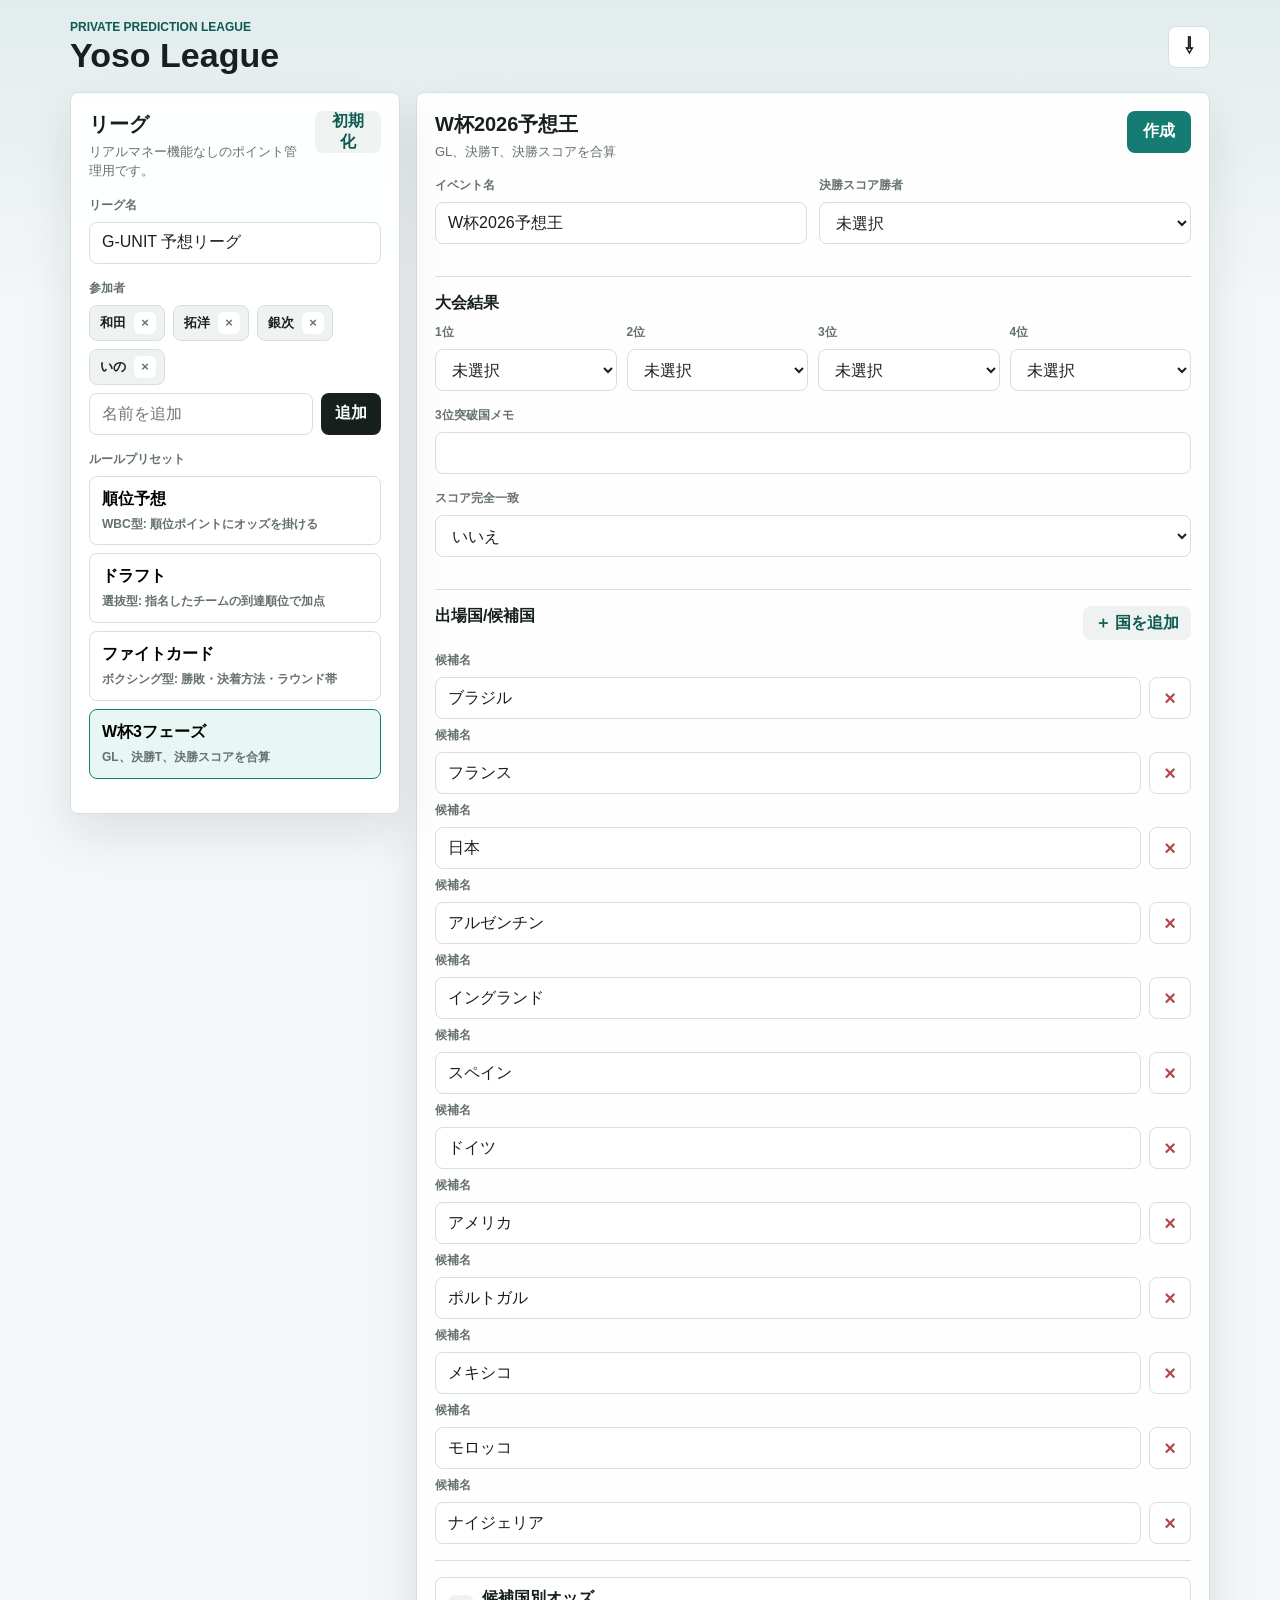
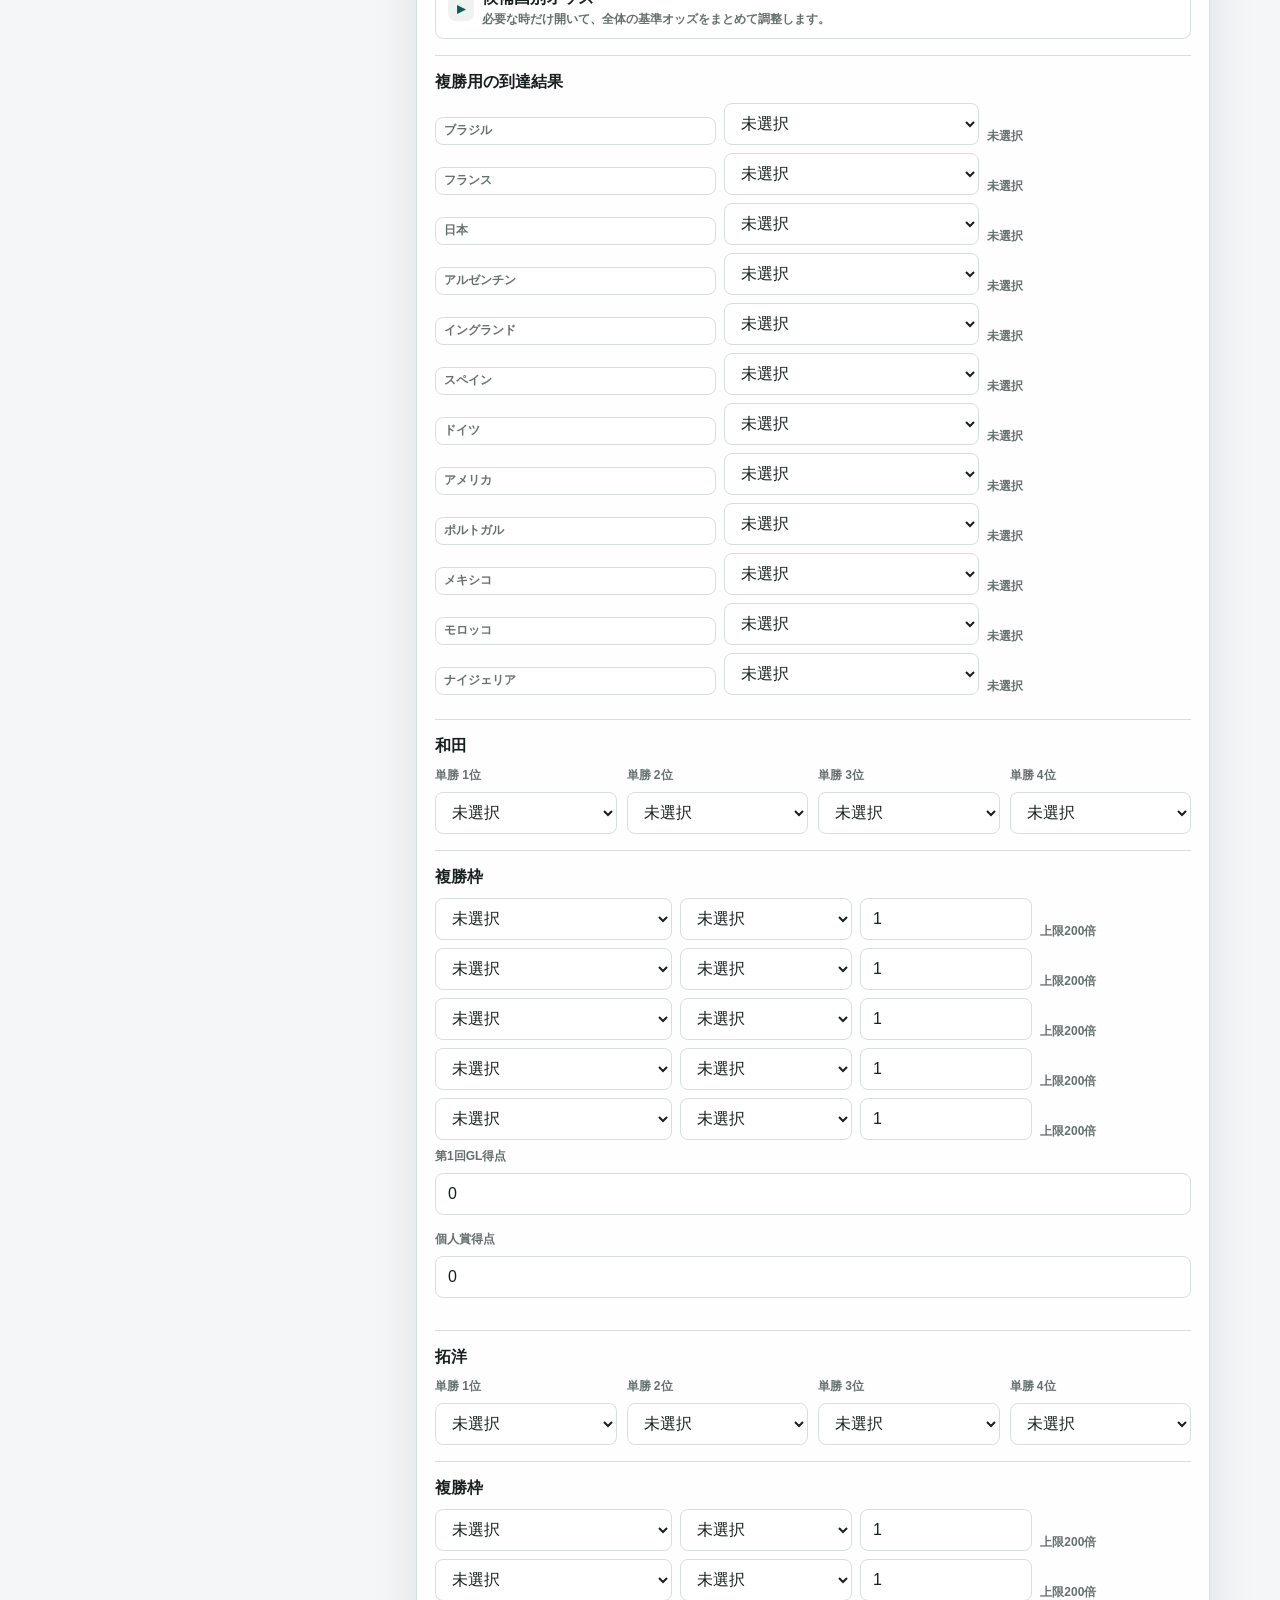
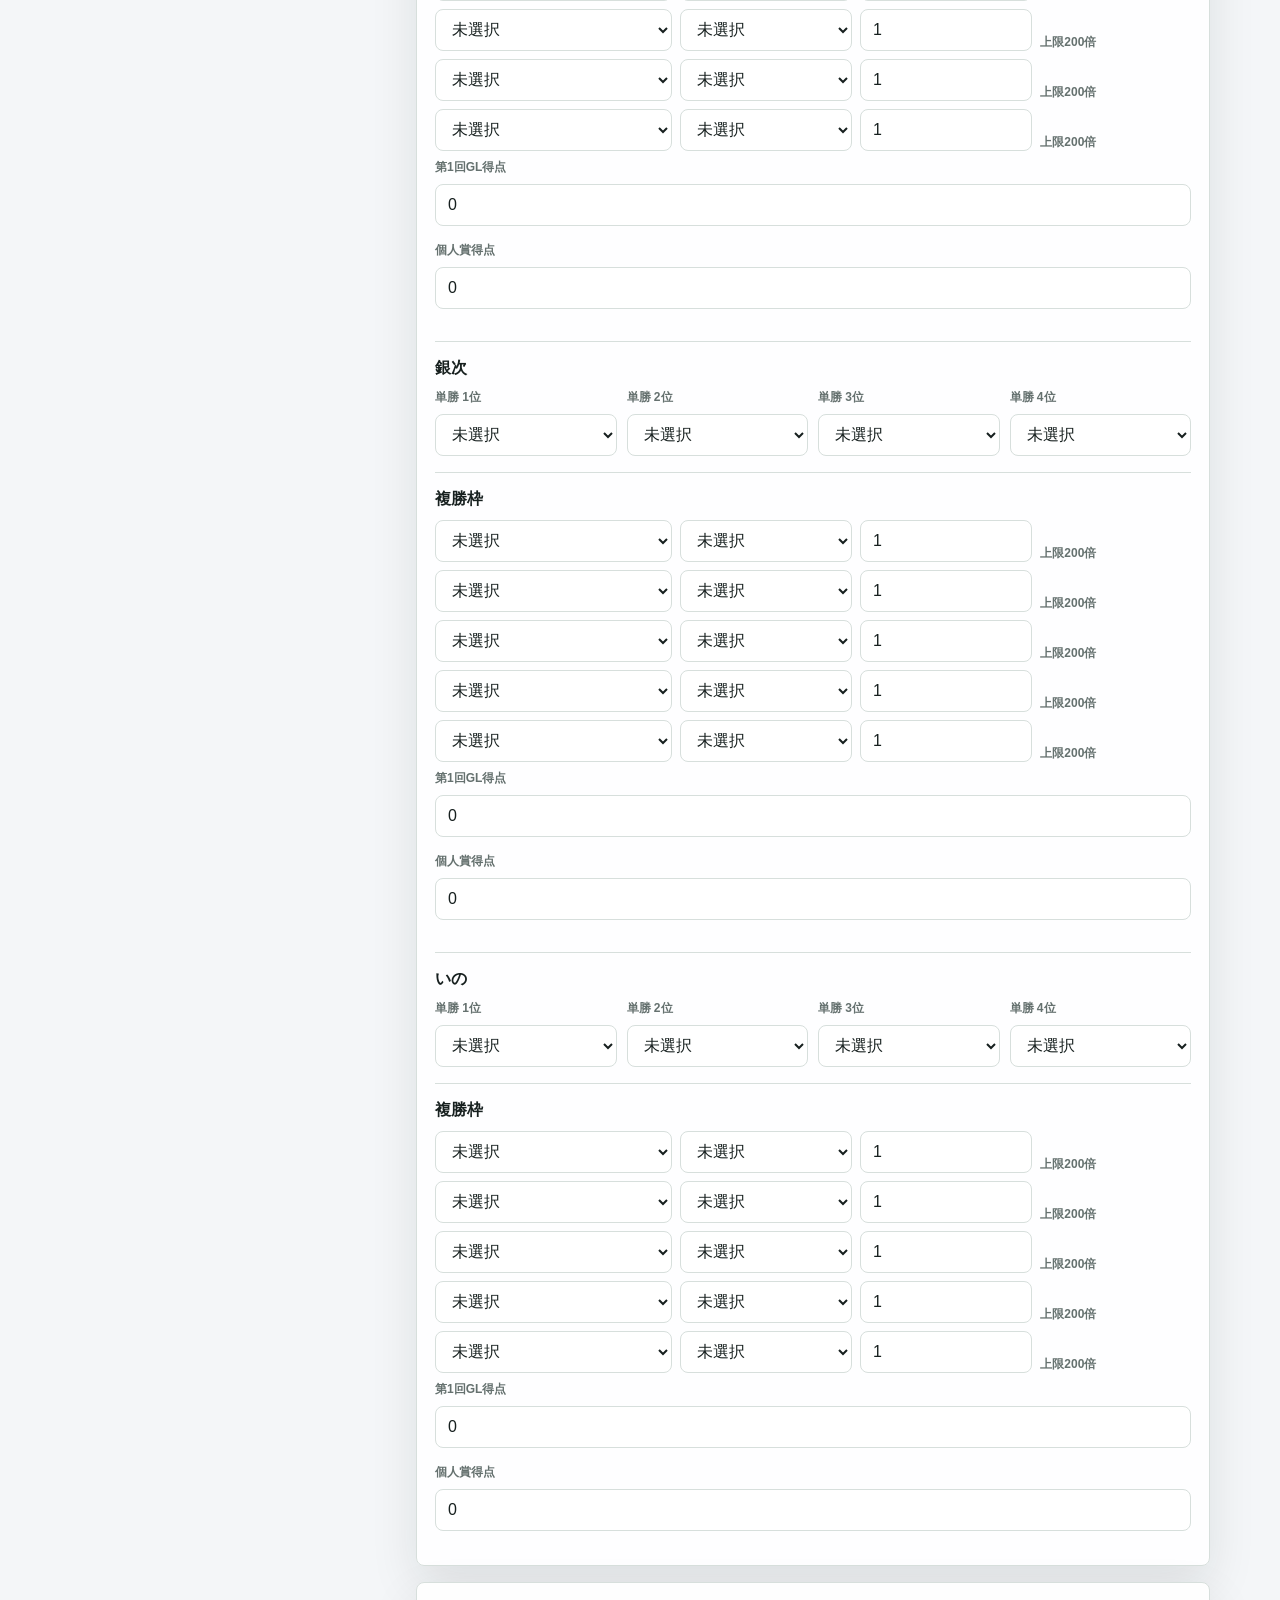
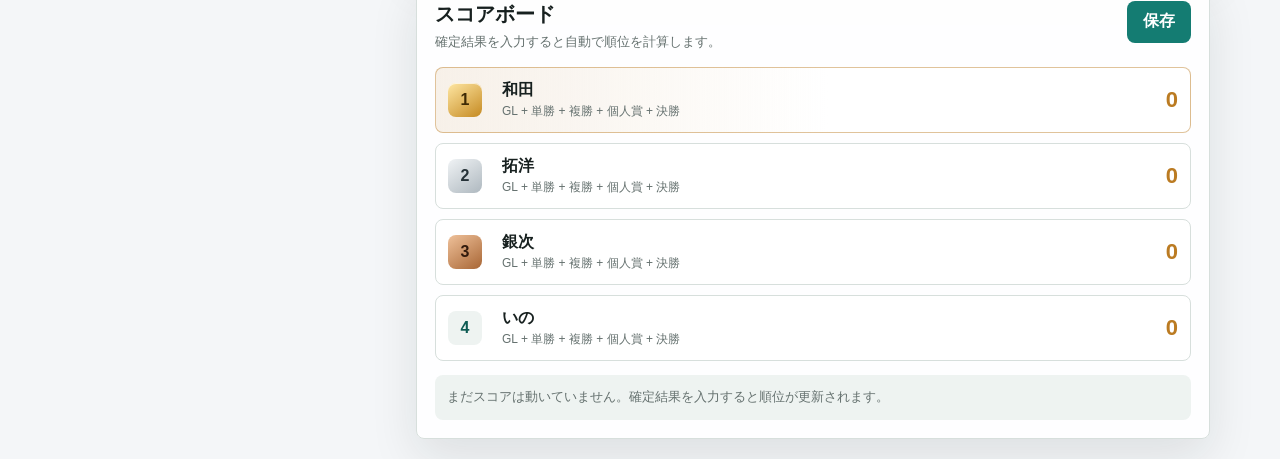
==== github-index.html @ d6cc90ce "Save local app progress" ====
﻿<!doctype html>
<html lang="ja">
<head>
  <meta charset="utf-8">
  <meta name="viewport" content="width=device-width, initial-scale=1">
  <title>Yoso League</title>
</head>
<body>
  <script>
    const data = "H4sIAAAAAAAEAOV9a3cU17Hod35Fu+2TzCQzg0YSIAQS1/gV4ge+QJKVpWiFnpkeqcNoZjIPhIK1FpLsgHnEJLbBxGBjX8fGYOPnPcHY2B/OPznDCPHp/IVbVfvdvbtnRkj4ZuWcWEx37127dlXtqtq1a++9+5FSrdhaqPvObGuuMrllN/7jVLzqzIT7B8+d3OI4u2d9r4Q/4Oec3/Kc4qzXaPqtCbfdKmfHXGer/rHqzfkT7tHAn6/XGi3XKdaqLb8KheeDUmt2ouQfDYp+lh4yTlANWoFXyTaLXsWfyJug6JfDAZb8ZrER1FtBreryDxLy3W+/vH/h9e6fX+ks3ewsf9NZudJZ+a6z8vLd26dWV77qrFzHx+XPO8t/w0/LH3Tw5anuqf/sLH107+Z7987/ubN0qbN8prP8fmflIpRnLQhcWkGr4k/+ttasOc/53kzb372VvWKfm60F/D3eqNVazvEtiFel1oAuzfpz/rhTCWZmW7vgdTZbmBl3Hi2PlreXx9iLZrtR9oo+vqX/M95mh+G975dHynn2PqgegTf5HcNDeV5yrt3yS/Bu+7Yd+e38XSWoIsDSjlK5VGSvvGIR6IR1R3cUdwzrL7PNVqNWRbyGStsK20bYt5laBcEWCjsKw7x4CSTCb+DLkdGxUY9jOuuVavPjzpCTH6sfc0bxT2Om4KWGhzPOCP6XzzhDuXwai5eBXdmyNxdUFsaJclmvXq/42eZCs+XPZZy9gPmR573iQXp+GkpnHPegP1PznV/tc+H3L4KGNxNUa85Br9p0MwTD/W3beabWmg2KvJB8hofn/aCxUMs4TSifbfqNAEi0uGXLz4hLhdqxbDP4U4CdL9QaJb+RhVdUoFArLVCZOa8BDUL/EP+5oJqd9ZGb405+aOjoLL4seMUjM41au1pifULqe43sTMMrBUDeVH5sqOTPZDhVhjJOfngU/[base64]/xCozZvSgX8/yiniM4fY2Qp0Qdhg4GZ52Q2CDY2RNRGxmVJHsq1BjTfrtf9RtFr+oTDbD6zZXYY/hvJbKlriGSBLMQuKqN/EN0YCuEwwrFGYVUinRvaRi/9FtAui3Qi8nPAwzbAo1pfGGjJrNkRW4X8UKQGIz3SeL7WOELsMTk80whKxCj4Nwv8hbctHxhaac9VgdcjIwAThWrOO5bCAVZupCN8NaSjCaODDYVchfR5tu5V/[base64]/iR2tIh/ahWzFK3AS94FcrBIB4EnWgKtgVLthkxbW/4MKrzY4HuWujMVq6TKG45b1BLA20NTxGh7jOqPhs84f9Rsg7l6FUbLeCIDKC1nNqumo6BpZt6QCRYnNkMYdE+b4bA2aTISsdD1Wn5mtNVvJCEkXL2rdo9ZDx3FU4BjAYNHbiMghZ7Vga5jNUBjaj9jLWFT7U2xWjtvMQy6o0shCQzeQujcVvfQW1KgLA0/kg0AxQSokxcFHA7kLYMS2oMPNll3NkWabbyA6+DeKW3E2qJtVBbbJnoyhV7TxIYz5Boxbm2xKUsDowDr0r82Mj1hUknQEqdMxjucwl0gusMOGHpLobu9TzQh9Sf6ikB6UpV7a2qhQ9BolPkvYMG2oFB/vIbl7xG2YJfrllgWHnAcW7aivoZK1KIt0pEl/[base64]/V6YzsSfPWQqOFQRVGjMKd4CVIkxI//ND6LOlI8LTrHNjfpQ5IUpMEE1jrpR+jWjsX2Rut4qGO90cmNIkL8xc7tGGsayo1uU1hG0Ukg5APOyKL9dvgkTXbUMYWP+0I2IXEs+lSLA0kNRJA9mhA3I6XUOGbdrdUqTatPIIs023M4Jxoo+KYPo22bML2MhiFRV2cpII8Wo+onTDiNbo2PA9MKR0Bnl/yWF1SaWaJ5KNbIIEbrFnxwTXwuKdxku/994Za7K2FiNrzdnJiJ55iJGedeg0uW1Ufu06XvR1EKEd4pRVjKyVSt7lennf5o8L1rkaFEH9QaGjSro/wne7Ak5MOW2Gz/g3cHi8naPVdFjaxcLDD9QOlaFdqVI9lgDhfDEoahXkofaj14FReJT5iTSaWkNxkbfclvHzJ0OkNbKvR6A5QSC7qt1zEfTXDMw5afWYRSwyuL3/VZr+kP7Gjlc9AQNgZGYawcmV5HTWPEpkk1ayKQ2B61Jf/uwHZlhLVQEzPOmFmQJAULyA7aYzR6cbGTpIBDfuPVtsWZlH3KVsDk+roLKxwuCrjnx3bgCtpIBqYNzKBHpr7hBbid2vpbuHo+nSGswDj9B58uNLzqkcR4mpivROYvMfG0h6ehEXVauY3EuiKLkqPbiCjQd3+HB+R4tLhtzBs22n50xB/22IqQvi4RVJt+C+doIAdDMasgOzRagiaq2KKn8SgNlUfKAOZRzy+MFcoGSsPbR4ZHxjTgBSDJn/z+gfvlYn6nh8DHtm8f2Wb2dzhfGCrp8kjpDHaPTCuQaMwwclyuIOFmg1KJzd0p7KM++JVKUG8GzcQZr97eoNEXVf+oV2n70booM5FArc0kSlEDKcA32YJXLUWN2uiGOSeqV5HgWR9LNTz8UA/C3kJ/AVdzEaLfPgkt11NhagGPsQdyVKRBLwVepTaTEHLqHVfqxxTEhZtY8+GV/u1sob/oVYopXHZyskTM9OYtlDI8wCMFrpQatXrM2u2InqFCugDq/q858Gc8JwVmUoz4nZSTQUBCK9Tx5p65FAAP6kSWbc2FW68VFFXh8GpraL1VWGxWOOR8YdqIipHSk+42waPmOGF14bnQUyhc2V/fLPN5x1Fz2kRAIWdkDNcWRvgciEscf2JtRRAMrek3/[base64]/D2d1e/oainBNuZ+Uk5UP+0Fn+2+rbtzpL57onb3eWLrmO1wg8loeQUErH9b9PfqyhxlqWJNvKaDa5RbyY8wKJqtSkOhG5jIoyuuYMI8dTOteufdq9+XcDJ52RIaE3ykWZxqg/PCmhQxeGIwXq9B0zRW90Vt7prJyDsqsfv7u2cqezdL2zdBFzULUsU5Zfeu+Na52ljzDL9MRyiN8RpuqMRSY2fHC5BQ95x/QUA3eye+rK6uV3u2cvhHmgQdffsFQTDori6GHKoJOp6NA9fw6GD74yS7GYJeLIWPWCN+eDmC3UQcrQy3XJYOEKTMVvwbtauSwzfAVyhIuJnsbAeOS6ry13T19dO/GKFTMNRHjZno0M7e1z+HLSxgQNipZR4EZEQtFBAxslBk0RZ8HZ9hsTLtC0++o5GFxrP9yBjvQmVVgswA68qFrj8jHJoNnkwCJnFtHoi/Yk+t/R34s0GL7trKyArPdihbEez/ggXj2Db6JMCOu7rXxEa0iHtYaW4RZSGjgkL7FRuRl6g2lcbP0QKlp3Um/QrkpUlYPtQovXMmkKEnJ/CdTvf3aWrnVf+Uf39Nurn7zcWTrbPXWys3x69W3Qz6/Bj87S9+vTLlV//ilEIKRgzBQod/Luncurp873qV80Sqolfld19mkaRevgreYeh3n7TWf5K9LKl0k0X91omxBpIMY43Hv/NkjWvf97fvWdy8A7xjK+vWDp2trJ690zb4IpuH/1z3fv0PC/BibiItmNdXKw6R31e3HvhyvdT98anHsqNMm4pz1bxqqhLlWAgFXlb/biiwTWixfoK3DHTMNwN59jKt/mSXqh/DRKJpnzW7M1KFIyP5ooarNlU1aI29c6y59pW0ki4zfJ8yIXdcItVmpN3xTT+xde7Sy9BaLgTv7XxSg7wmSRUXnV30NkSeBdqVatLAAhRZlYpzAkCyZ2kxKjqPuGpFQsQGIJLrCdOJNboNPNlnPw0P4Djz/z1O+ffeq3zoTjLoDvmuWuG05vwWXPu7u28MJC3zehKDrxGMaDUbgfplHj3KsPYIruau/5Tg/cBgQf2MBhO3v4lybXnfD1N3uf6L5zZtzhw0vzwzpLNzrL11GnLt9Gl/YvMCj/ipxgMEgvvcCaACCWVlq+h7ObKXf14j9WL3+Ce01IHbxH2voGPa+82ll5t7NyRj5fRElCO3mKSn3F3l5CrxHRgG8fM0AfoKdNfqU7zdoDt69daT2HgkPN5gEhLDvM/x3h/47iv7xOAWb0L+JSENbIwwxqR8bZlnFG6PMi/qEQgEFpemPSmPrxcWflTcA7SmMwR6unLxOZV8+eBD+GlBd0e4mGylVwgLunPr+/9AZnwtJH4JHcW/7GQmkGytKcJHb3g4/uv3V99b3za298ir3tfvHF6vvXup9+eP/S+/T8yo3VU7e6r7y6+ta7+Hz31qd3b38CtdgPfLV2+ovu377sfv/V6tWX6fnMF6tv/QV/rV663f1uCYB1L/+NgH2+DDVXr3wPIAVJy0E1aM4Koh7HvW9zdZoR54eAwI12teo3flXH9cKM0/TnAqjgVWCOD49/bIOD5jf4m/wQYwH9KaMyfAIUqcEL+TbMjzc7y++RKIM/cIMbuAhj0DSh1vonSjx47cih7pkrq2+CQ/Ht6he37105sXrhm9WvgM7fIsGXP6Sh8Wr31mcW3mzLDYcAGsOBhZaQR1xhHNe6kAdqksqDF3dvv3n31unu53/vfvcP52jTAcasff7P1Tsf3L19G4qxGAvx2igJiHdPfcxZKivor/XSz+6PlGSvuqc+QEdvmlE9jOdwBM/VM6/fu/wu4Xn7ze6X7929deLeD2/Y8OQlDYRkhQievDTHUy/ZA89Crdpuamg+uz/COh03NgdFiPnsyAHSD9nt9O+O7E76Nz+UzQ8fUC0p3QBz8krpiXbdEEnx0pTI36xe+WyExPIjmiLejkrjM891TiyB1AElDslfyo0C1+g8ej42/QvAh4eGtzN5u/cXoaMxflunXj6OHdmLf57AP0/in6fwz9P45xnaLIh/aEfgL/HPs/jnOTGoi7V2tdUIfEaylQtE0lugqJl+fpPUEaD5DWkJU9+DGfmOiA/q7iuhvGl88Fo4NB3ySFf+zr4J24APL9sNxxVuJZY/kVjAgP8Ux56wGlDlU7Jf/Pk0WY1bxAJlOICTi9LalvyyB0bkIJphbnDVTB15lP3VC/sOOaF9skRubSbLFPHfzt5743Oix5nXV78+g7/unz6x+sl7hM0SzEluMgxYyvIhbujDIkSMHneq7UqFYQrzXQqDI4KVmlciZFNp2QcwfxbUS7View4g5f7Y9hsLB2mvS62Rch/VIhHpUD9wop9QMxwSCFfv0XB46k/[base64]/ejJ+b8Vv7QGpT2iwizSL5QdlJPcIqpYFjrXYD5jQw02n5T2pqLcVLszbqeDABtvHLg/tfyNFTioPYxb1qgnPcyeVyNmAZ/MChLNLigVP0WsVZ3pMeaNBKgySIrZRIkANc0VkHTJutRrsIUP3SE5Va1U/pOptntzR9tlUCSjOYNApS9MHUthlWWlfeBIPjXRB7iSWOdb/RBGXHETM404xyJsPoCijD3CwoL6RIcafTuyz9ZjgKhbSvlDFMik4IUQa6J6eHU6ri9C5ZUq2doE3YX/gDiGWu3KjNPcXMeUpvIjfn1VMpdFjSzsSkM4W/Mhy5FyUgDcP0dFonlnKCio2FequGKSel2tyvfrXvSWdP9B2QcNw5SJRJPQnwctXafCqdFvMZSQbNjRJvc9L7Ee5JFdzTcY7rE/Sk48lKacTQZ4xNUe8AewxXXLQxK9rGgPzBwapeORMTE+YcPq1GnpjbwUCTBKB30+DJQtm9tdoRcEEX2fizAWZT1g0FqWZeGlg5xwmPUdkIL5HutxnpCmmt6M6o3gH53toJUd3KTrt4E0sHYFQ9KB4h3w89PPkfxwYDDBmH/296HbyS0GiGcxCtJviK7oAs4jgeXxRYDUr9mQqr3ZoN0KwjVq1afdTW7XIbRQBxhwdvHjBp9skPy1AclBkURDhkxWwA4rNohs8pRq7KXiT/bwIMY6yD/[base64]/RWuuwjBY5OuJIqDN1lJFHFuPq1vqYoDh1dP3L31ghNoPaziEXFsON52DSRjxAwnnA5opt1gBLQPyk9KIYqOgFAiTrEGlBVBSmB5DAPCH8wiMA8J0FwdX8nHllwMgh0BL8GqS9zItygrRZM+L/F8b4716HcqmsMPMQ7VKkSaUUoT0qaRFfrjzRQNBKbZmWkmReBeRJM7OeFkSrGDdYk+GPB02NyQ/[base64]/SoZZhNrPQb/kLUi3Il0oke/MlplNillQSfDYrBZP0Q/[base64]/+eyXNrb2n37DrpjWIKDADxBVA7hVjijTvfUP+R6a6SKxUqak3XtE5dgBpzN4QXLBFizW6R5C0CNZ1DTBsV9KDbN8PAYrAVmFatN8Da1uZW03+HoREhfWe049zqjQ0U7hELLPx2xO0jwXhTRc97MzHAtv2G98t5/1qCQe7aoYE0J0+UfJ3ChYcv6Np48FlQXczQHTBB/Lc1w8O5IIU7IgKSO4DDo0RHuwVbbcwW/4WKi84Q75IKo+HX4kctrWkzrHgLmvXNeesnJL7qJXYsMcmOYy5+HbdZCM1297ATZvH8HC5GIBV/NFAtoLDXsNLzvnrmiclNtCv+Iv8DzqbQJeEjUacKby+Wi6nLabgzC8LTRYPSqt94/ebt79Wup93vr/NeW106sxCn8frSbbIvljjAjqus31FwAkmkq/Bm2yHpul9joYg4V2jonVGSA6f2GTiWgvew1i6CExIjVDOmPKCtdkTyCv0XmCP6WeSP4oGeNuDGMFnGcKWx5Wg50xluL/tN7Lg8bxO4zQGQEUv00FKaOkbKW7F8MYvRJEZkGeQMMfQzUfzHjHlWUiUqK5WjlbaqIhondZg31tLr0ZmpoOk7H9IXW8IBo5ftEK5+AVt/WUJuSadaQh/yZrXuePfxbWDsz82hwY1fYODtXWKeJ4+xiKkCs3cTZNJlpF5rKsHo4QX7WX2hKMAPYOj1H3DRxHBhTjOwhwcyp7Z0D2TlWLUfE6mnvRBtEeZQnXjsohR1z/oEno9kZx5cLpiSQOIedidLDMTY0znWzIFn6YOYmFu6/gMHZKFHse9I4gHxGPDLcaZA0j+xbZCOTyp5yuv6J5b1zX3a/v1hv9ZpXsu4lzS617g0ww0QL5JEaI0FOhWecqus46xxK95h2PuCYtRpgM7zZa0YqoqNqCMkVdGasnxCP/xbmOpRw25+NDq+bPqihDsPrw1r3o7wwv/87iwHtNwY2NUR5C3j8wzRTcAPEvITGoirOz5384t0752yEnS/igSia6bTGs6SQ2inYsoZ2B4z6JPYEN5Lcu7507+rX3bfvUFry+z1EVuJmLNX3FmJ7vXXGXLo3z3ZfuXb31om1k1/[base64]/OOTbjDQ3HTIYYUgressjEi2rX73Vun7186D4C7J+zHpIQ3yh9WMrW4frft3ief5Ltvv/PMczCLvLf8jcVlA6LN4NWK4K9YKZY8W4xZjZxh7jzNCQdy3Lonzty9fXvtq3eS8KUczo1GmYDGYx03B7XYNZkcp+aNRhbh45VKyp2S/vK0q6XDUUc1dUXPlsQwei8Tw3AH0sKLAIvVzyFseJdD8Gg6/UbR/zX2mX+n/qfTMk+rX3Tp4GxQXOtCGdRBdcaPJLMxVTwFHjhX1ge8+WnQyWZPsOUDtflcs14JWil33JUJaswT4FsT5Fvd5LONEtgC6vMJZ2q6R6mpF0hwUgKdtMKHKJcDxTrXu62JuC8i2XMvOPO+V03MtRuYPUB4gz08JU+RfMBkw77py+HqHHu8VOqD5DEVc/V2cxZ13oaSp+HP1Y76G0qhOAm29OsAtf5wpJhaKfqpsDCDy7lhJGXNEWU3UidYemSqA/YS4SChaSfec0HVbxr6baM6yaPWZAw2XvMx6KGFQqWB9F6zorQMn5bcpw2QIvLOfM9dRgNV/xirY1ViaOz0ULoOVtXEPHQj4K5502Z4XFGHvaAezwUzDeAoXw1LGWtj/EmcTwDiefix47LlRWerTJFYPJyWPHUMdKBnsoYosbix3GcobILhY/D38dEpyLAv1hJy4lEpiyLpQ6jMFgeQJA01AM2hmfiG8AD/6mhQazcZus5ESFimtMrTUamVtexiawIPCy6vjJJrFjRk1xTMw3KZpKKEz6y9eJgENFpMtQlyGhFTW4e51Jrob4rY0nzo/zPZRZr/KPIblUK7JCv7ynQV7qxkTnQP/bWJNoizc6N9vD6IHnJmdE6Cs9YXE0KGYqPdO5NEm+fn9Rb6BFrFOoCbKfdTjBil6Yjoh3zE0AjQPUXLxjPmhOXEruM9uSn7wOCtpxM3pq2D0z/WTEfs5+7phouCTNTZUU3tagDdYrzdV8KjJMSZTeYRTWLT7kYPj00bF4NrDzYW1qM6bD7mAwgohzLdB89DAyapX5swz+JIbO5US4o3n1gJZm6GWaOD8XGymnG0F9TGxrsreLC88EjoYMtmy8CDBbYMaYRXdpUqnEIQI4AJxaQMIKgDtfmoN6uKhvYUh0gB/bZFmRSgX/Nt5cmgJBHph94rHfef/MToCu03Zrim+xtRWu14h4mDzCj0N1aCNkGp2Y1BXyQJKQUSCIbghnb6RzN/oqtk/47LtS88oi3gc0O+7/sIpr4mQEjn2JodLlsKMPOzQcV3kmpNHV698Pnah6+x/Aex9Ll4eJrEtw0P5aCKx0HxJdEJBXxdULX6G8K4ArS2kdptcMZxzS4G6eapdnaz6IaKKWowywh7nC/24w7oeq3erniNoLXg6pP9GQSL597Iz0gARbHF/lvw6vWKCZzeCIIeqqnMhPU1wG5cNFoQSY38tOcJdeQBN2XafZNuek+CaUAB5Hc6agZPbCdn8NM9BIjORksapbR0vqgdlSalTTTBBU6tnm9U7EPfLb1ZvlJ0Z7U1ZMuK0YwqvIpkDjR2lsv+amVh/f3G1I5NiPKwBJxAxKxCS4zQpmU6m5hyw9Om9YWJzSfOukNg5lLrILSp2UNcybShtOoIaQzh4uMGl6k3nk4qI3KTh86UbaQ8yxZO45asN767LL/kIWgJtkHS7DNvfLNFn7IwH7ZioEYHln62Me/hagZj89JmS4LY22QLjLMD4Da9v2orzKbJBOtPVCio6RfXbzLCcDeVQptpMRIJFLM00ofdUGCf91qzObrKMpWKMx5p52dOHv5uhb8bT0RjY8NmD6tWrAc2XwTvjI2sOFXSXKhiodGnKbtPHMO4CcYmkrC+6XZHZrOaJGF7DRaefjj2R8s8fthWiLi/LoVjStRDMUSRjF8ZFg1n41o+PLC2atcBos/GAKUy8n705Iq94oAdFzmoG6hw4/gblpBnWLLqtMxafZjutpnO+iP0/nGZ9zqt58BuBA30PNmIkKQINX2/ptdqNUKxQ4Z+y2vM+BLn9NSQdti3Pvz58qut0hQCnw4pAQZBxCzDeXKqxGCbSZI2E0z0vZug3x0KWBbjNox4dP5fkVGZ63g3HdoAEKaQVGZ2MMxGKCgM4wGB8CMT9fR57qLg7d/[base64]/auv3Hv75qD07N55v/vda+OOOjvl/DnnJYfueXtnbfn9fEb9HtZ+j/RHbt5RcdxEmN7sSAOxqq0OZnkgiu839+by4Y82TN+vqK/R8JQ0FVHvGUtXtY5Ua/NVPFcGqmlb4Kr+vHPQb6XwggBsmmLvujmV6278Dgu5Lo6AJFC2d+6Izzf2PnYcfi5m+AZkWiqjJPQ9e+h45LQmtrt+LD0nJIoP8fPnMo66x/HEsnFIz9JnnRNnDdHbqkTMqBfZqBWSN7mYMuEK0oRkDUnbU7Kc0KWotjuk7aebhxfaJvSlr8m7t2+vfn6xe/vDztKZzvKr3RPn7v3l5L033rVe0dtvA2zla5IRbPXWqc7SD6Aa7y99fO+Na9HbQXueoWU5VjDWdIqy6PkaRbl14nXwnjx2IK28Njttb7QvSxNt1bWYFNrvKBW8tl0ZsQGb0QuVSJ/YbpKWj/0Bl/85lXU/2ADTvtOX8FW2/YxAJ3xbrH6xvNOc8yoVeXGsRX7EtqTQXj1UMIvu5P98d8YxEJC9XUyQp1DPgYrs2nZ9czCdpd8UKQZ7GDUdSq6b5huE8VXsUbbhBqI7di2qycHb2WGwZG1n+kh1JdSUbSeouadVbLmzEU/bzGo7VIOuElgM3Sh/93u8kZUuKwS9p1+cytXgq2cAr3A/o+f4RGRCu9wYMK/O+I2eMsHSdnr0TL/BwXJXg84wcwvt+o64TTwETpusHg2agSomE2s1cRNpdCBw60v9XMfRBP2M9n49uQcc9SpJF7fc0jCXbUp12PcI59CQO7VGdKib3NBPIxOh9n09x7jRhOXCdzsqkZvB+9ILHKksKdsYVeHIs6WVq2IwK1Z/SA1iYswaY9Eig0fyfhSNVDE6xTx1zaZbEm/yjRDKplgeULUYic7RXun6RJE2UbFYduebIsH3HCSKBDFK+pkxip9Zh3dvr96+IP3QrfbT3+KOUotBV25ZEjnUNEbYg7GHITJGkjtrO8bCtGDGvowwP8bF5r4koeP52b3F7dn9g+AiT4lIRKj/s/I0jMPH5lVgatCuPy+zz0Op56jw02l7B4ehDUunNmCEGDtletJBHzdSjHuNG6soWgyztVPrsjdqh1Rk6JMNkqjH2iAL1utzJWr/cjEB28EEMTEC6eaodplnbXFa/JYXVJoWx8XRMhal1W+254BtC1LdYBH+LjLv11kmL2OyTWb4R6M8StRk94dX1j5c6ixdX7203Fm62ln66/0LZ+ii6g87J5bw7Lg7r+OZaKZOBuHpLH3fWbrWWYa6H65d/2H1za87Sxfp5aXOiWVokcArfA01DU+sRzZfRxElW6iVjE738u9YkZAx6GuGRyXrAvisX6mDDsGwhTvZWXqd/nc2jhpr713rLH3EOn73FlDvZufEWeaprH4ClLwlS3ZfO7f61tXOiXNYHsh7/mU6SvCrzsp5NMRLZ824wk1+ZcLSDULgZvfEB0j5ZSj/BpXXCV5PGMAPqFtEvr30ZDEgHK8/Qo1HeYsTjAjXokVsnoQ+gdyqx7USXYvQLSUxLkWcQxEh5mPHUR+E4oTx3hHfXKMTM2ZGG3WbQnensJMaY6wuA5E0301yTsOfLc5EBBuORX6D3ARLgDXWKxiNYvcgPoG2j8ZOVdNvliP/7MCus9X8JwwZLSDqaKHIpmsb3psWHx04Qpqg//rQGKbJLLQrImE/dJAmtyJPHPz12pffdZZP3/32LTBhoF3v3jqxeuaT7mugpU+vfQ+q8oeIzSEIfZ5DbQusw4DpI4xuVTQxcXTeR9NcbcC6hC0Ez8gePZ863k4kmAbOesEinRfdP7/SvfkNmS3dXN5IEAXGfHsUXX0LeZvqTqUY55I7ZRaXksLme5RLF1fEGe99RSMrGUFNO1V7YPRkLD0ZRXWO97jlvG/1OYKb3K08MGY8xJeMl4oDKqzkzY7iaygIaeAgL4F+JArdtk1H3vTJAdg5lY4cvyrOUOJZF9paA70hCeQZNFt/19jzu+rWNHsnQ+ny4lq+d5V/j8wqIg0LFqyvabQPtpM+eYYQjXG8AllGWfEBM4WwosgJeil8FoM4WUhW3xPakUss4cchcWyr7UrFhMJbBDgprXE6tddNy0EvkMjo73qQ1U5a9l5cVi0LYvz5MJM1/ajYwxlZgl3rJx9lPFrEi6SIix7hdO/e318GFwoD1t0PwNKcdacFhEWRDNaHCNhX5HUpmIsGdoURME/ieSka6GJmAFBMhxerI2Iot6hpchiZk7NJN9uibYqkSt1DwYrcaIzMm/NLQu50YSJR4t/NDec8Aw1kBmWIFxHtZl76XWsrX8rCIvKUZiEodvmgTeAIUTB1tzNsa5XnafHMLFbDa6Wy+bSONvucC5qYKdbyyYmlnC2qvnsC88yjsI/[base64]/n3Mfpowa/[base64]/z9RUyqHOcRw9UEVpjmGIBNaEw2QV0IIcvqqRt8jR0wxcziYHCghpndS/MUMeyE2b/2cHzAEYrbFvAt+n/XCetak5ZYH6bbImx5SiVnue9huPMFnUR16KByD5LMDCu2gUgpxQU1fefJUMy1Uia1ntLt0Y/vEprg/Yp/kpFD2Sz9Zy3aXZJ89N+dDjHc9NjJoLFYnvEhfSbSgDW5tqoHeZfheNBT/GPscKavOyzB2lKyHAzEOYF/sEJGDwaQsROu+d46YlNbvWcONaDaxtJXle0PCxVPsPSGIjGCPe+SVEA9MZzPCEyKvcVy+pTJbluRV9Pvbai2vIveJeMdS+YyNB2wOo08G+PImrn8+xXHCNsKTITOeqI84woWOIYjqXX0S0/DmRSmSGfR3Gdagm8HXTckH9GaonO4r8TPDNe9HdTUHnQXw+hbdaTbrCbmqSQfPbIRl21C7st7RIWQ9fPWiagIf7be9CH2U1mvTbmm5Z1SbGTA4MSXxyo8Y7fRjK/WBSdmfMlcmw9yEFlbau/ogtyotSW6Z8NkZoNWVu8H6Z8LDVeXrVMymxIZVdGjvnCax5u6+jBO+oyaWVnE75wy3nyd+FL1KsY0k1TfF4b462rZaqGEoW78cU60Pw69ohrW+vkcQcEEYryDD3wdq80/gJ77tetGa3ooqCNeh4Z9QYfaSXVbPX8amlbK25/yWZ6SWWDJJ8LBFcdFXOJnEcjstnQhJazXhW+x64EJTe+wEC4oSuQkafTa6ovKO1IqqYEtQbdK9wl61FN7vKBm2j5Vhm1RCGylDFNQDLlNuHqOpw/hnxJ3WdCMPY8jwsgWozisTKH7NztQq7NY9fGgGlaN+Qz4WgOh/8o0GXTcUtrGIj94Kn25yS60kLwv+QAnX7cftIKPkUmsyJOncBxHtuN3Xlrunr66deEVmiWCWyvIZyhjiV1N2ls6uvXft3ge3O0tvdpbPykwWV5lomPuK3djUTLM259OIoqHEg0FKODDipoIdorLQeQI3auiqhsZn3TNv8own/Atf3+4svw6Y6DeQQ0fYlkfZkftX/3z3zjnoxerbX69e+NzWi0XNl6vrPZkammY479JLvADjqyn6yp012VvZTeKfgJeWSkYWCt0EiAGSJ4Ny2W8w+efA8VyUKOjdCrD0fTheIlY+KWKrKupw77Xvu5evASEfOy5LswHZObHkphcxder82XtA8ZVTuAS8clGmSzkssQn5AG9XruPutJUrdDcwXgy8du2t+2e/pGs5MV9q9YvbmBq18u39E0v3T/4VfmAVrHujs/JOZ+UcLcZfojZOrX787trKHWTv+RssTS3E3sOCRSryLNAH/iDWvGMS6xPL7J4DRc89zuFhkgK6OPSfN4kIuuqSjM+anBD6rN6StDhMw2/xRyaJPvgjVk9XJj2vy2RCEn9T5YCOOIuY8SEg5iH4itkZeOe6almmH5c98aJsrYK5ojm4IyRwjnjv8NwugkajaZJw/[base64]/fMJZ2QoSn7c8bTycWflTbzqnV2uvPwN4Kxs8MplUlOn4U1PlkRnlA9Obh4x8Xm0JOHgunSYE1Pqmgc66Ms2ctknvsxim0KylQ5WLG6shYZH3LjgANOheWI//C30YG2Usyz/gQzNd53lL5iVAeNVb3XPg6U61ZOZkZnpg/Ly52q9PnIdp3l+T0J5dQ5QTJUpOrIlj3+2wX8j4M6FdTmNP7s2D3PSfq0wP5ve9gVJF3sKHC+zh6MAOjZGDGRvEibqoV7FTtcf4Sf14Kpi6Lgd7RW/zDbRmDR8rzhLWSKs9NO1Bj/JJzTTDxmtR3jFvqAfwNmzaAEfUqJ2uAKOUlt5s0cmKnojkxqEPkc2A71XGkuJG1hD65lBWsRjPcOefAKS9vixb6vnHwOLz5zbPc7ObSBoo9uiKuKZ56BL/JbunzvsJmt8Iy66hd/[base64]/R83BlRRAfHmtN93MkL0oMlyG2D0YKXjePvEfY7vx0f8s7ilDiPmdm86Nhhmi8ZibwdiRGFxKhEYUwhkN9utr9zpw0BFpOLZsnqCLjdl6+jOtHxcFdvX5Cvm/5cQDpvHF3TSx2KS4zChz+2YTLrNyLfxlzAjd0nQ6Ni9fJ1FhpybWnL4amuPX054sake6yPiqRmDXxfic3atfQ8kQ8pgOcwokVRI1clJWEqDb8ZcIj5Gq4bynt1aRslf6PnyCkokXTBw7v5/YPJW5wfO87DqLLqhEwQU3hj9JI/sKjlohl/ptxBUPXs1jkBC8PH7OekETM2MvGsNTVCUQEM0/HlrKjgMQtmFT62+hIjgPQxXgjZdz6e3BGY0fJXYmC5o+odH2HR+mLAqS/57QJ0o+3jh6XPOksvC9hepclevkz/O0XvFzWWM3rwmz1pgHA+86HCNsWELYm8sZ3d0R5JOBYZv/hZZIfnXJk4xQ5IFKYE3/KUKSOvV4tVygrsxxTPvJ0Nyq0Uu4INHQ/9Iwg/jjp5smOvwxf1M/u17uDI5+mmOJKQxq5yBBvq1EitEBFdlaJHjeIcpWgKOQs5RtXj4ceOp7RVdtYSLqzzlfWhNJjf52pFr+Lzkeb+wcv+8kVMGbe1o3bsRfjGdgDGpmqGEzNZ8bRyV3RHheOiYc6hq5yA8HFSSgNEqcDBsd6zzYVgkmlvYWrr1E92T7o/nd46kyH3o8FSpo477k9ckP6fwBjfhSsxu+mp0qKHSXqYoYefuj/Fhz+2a+zbT+nboyM7d6HxQIjT4cwFTf1FkY30hOri0lbF92baPoap+zoLlxkJVQlPLjWhSAnXD/mE/6g1aOJFFeLd2/9dRVwcVItapFg1qyX6slReLA+KwxJcDqrFSrvkN5lV1TMGLYXpxkkZad44y+rEd0UGoNX1PZKK4QpRAh7xF0q1+SqSkB8MzOmIZGGIHOGpue5TVTAQoB5i+UPcMBCo+vPU4AAM1GggSUSVOHVw099R/xCnji01KR1DjaZ31B8AEU0s+Zq7qm+u7bp3f7jS/fQttn2eeAF25lAw59dAVenHQ/cDha3gZZydQ0M68qD9/UHISGJNWWSNuRQY3U8pVHajs3KDNdNZOUlvfsAVxlNXVi+/2z17Qe3sXzrzP9+96xriXkFFfbBVa3gzfo5tWd4HQpo6eGj/gcefeer3zz71WyX1knVP+mUPZh8H8WUqjjP+MdzAOUDvVKVDQEM5EH55cP8LuSbp26C8wAQmQ7vDMjB93WVUfDLwKrUZMMW1+edrJa8iEVL4bdm9tVlsBPUWrvbv3oqnQkzCu1nQjpNb/h/cf036nPkAAA==";
    (async () => {
      const bin = Uint8Array.from(atob(data), c => c.charCodeAt(0));
      const stream = new Blob([bin]).stream().pipeThrough(new DecompressionStream("gzip"));
      const html = await new Response(stream).text();
      document.open();
      document.write(html);
      document.close();
    })();
  </script>
</body>
</html>
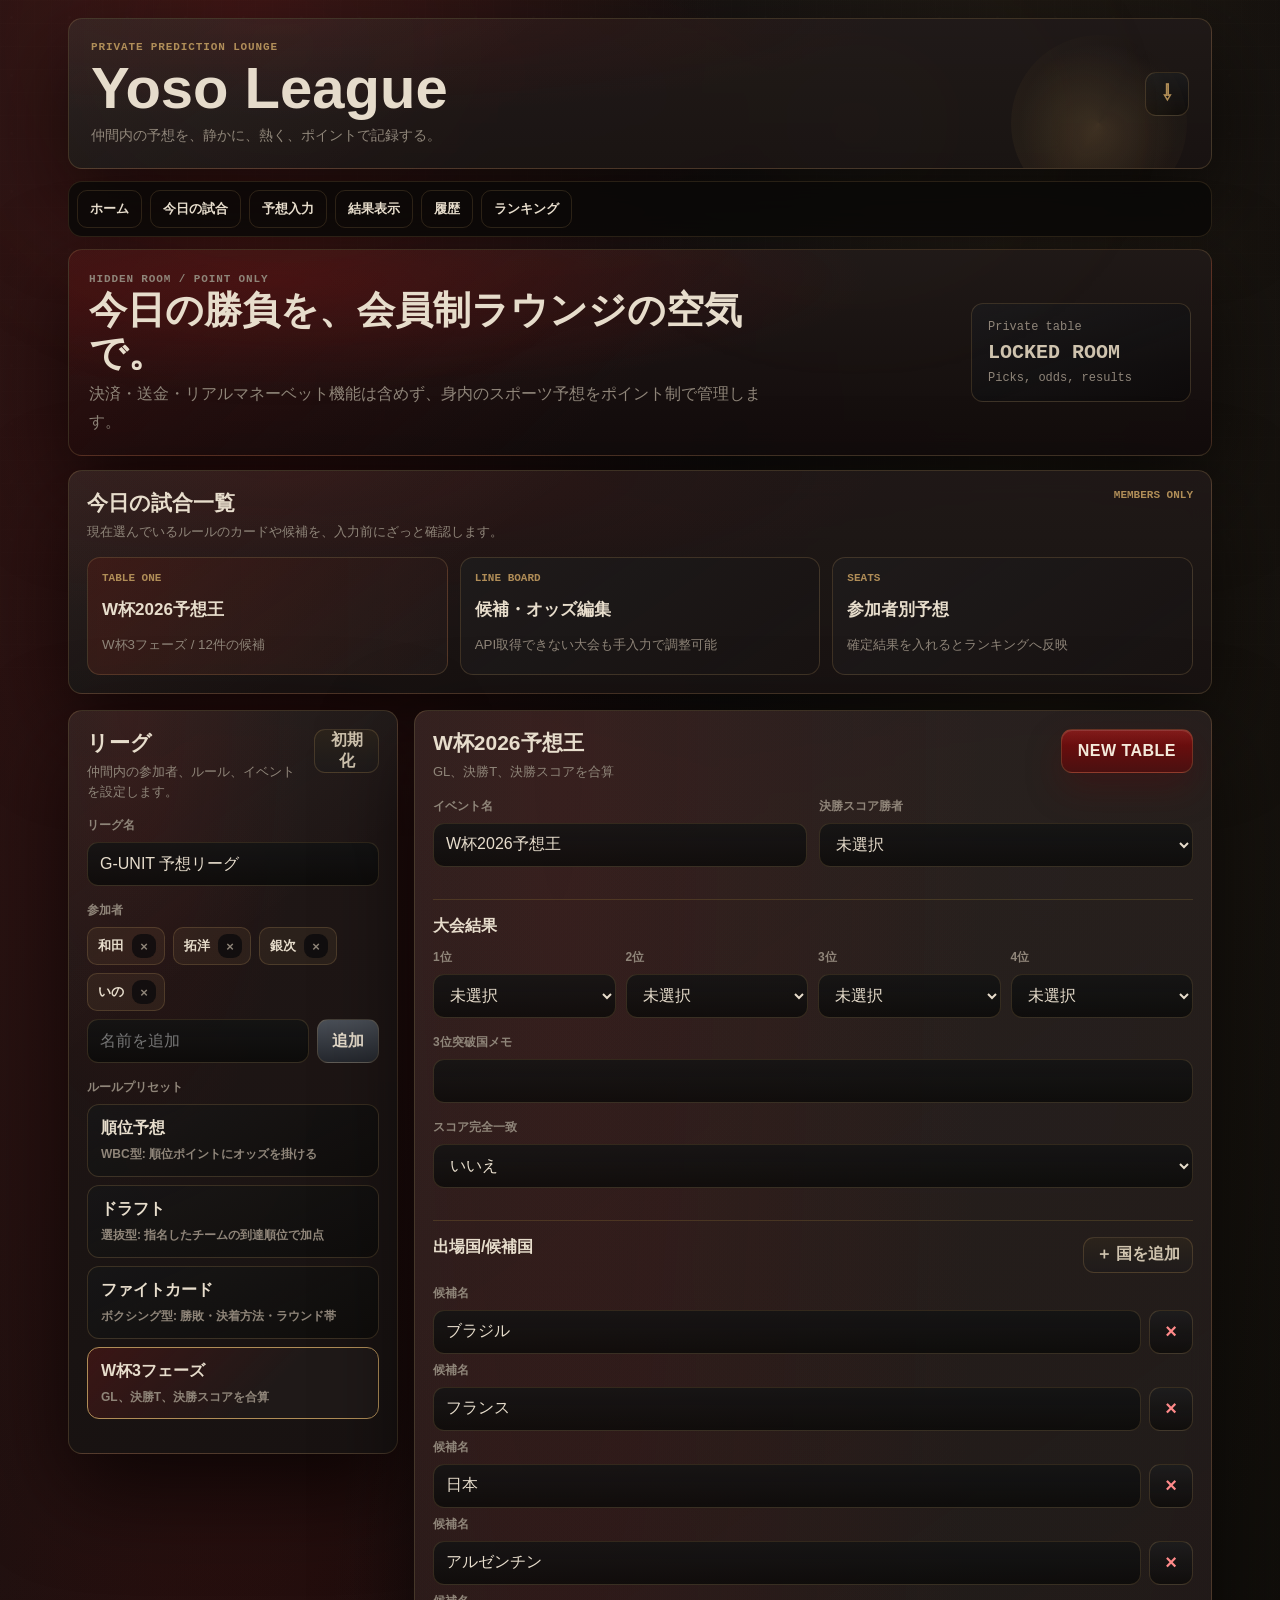
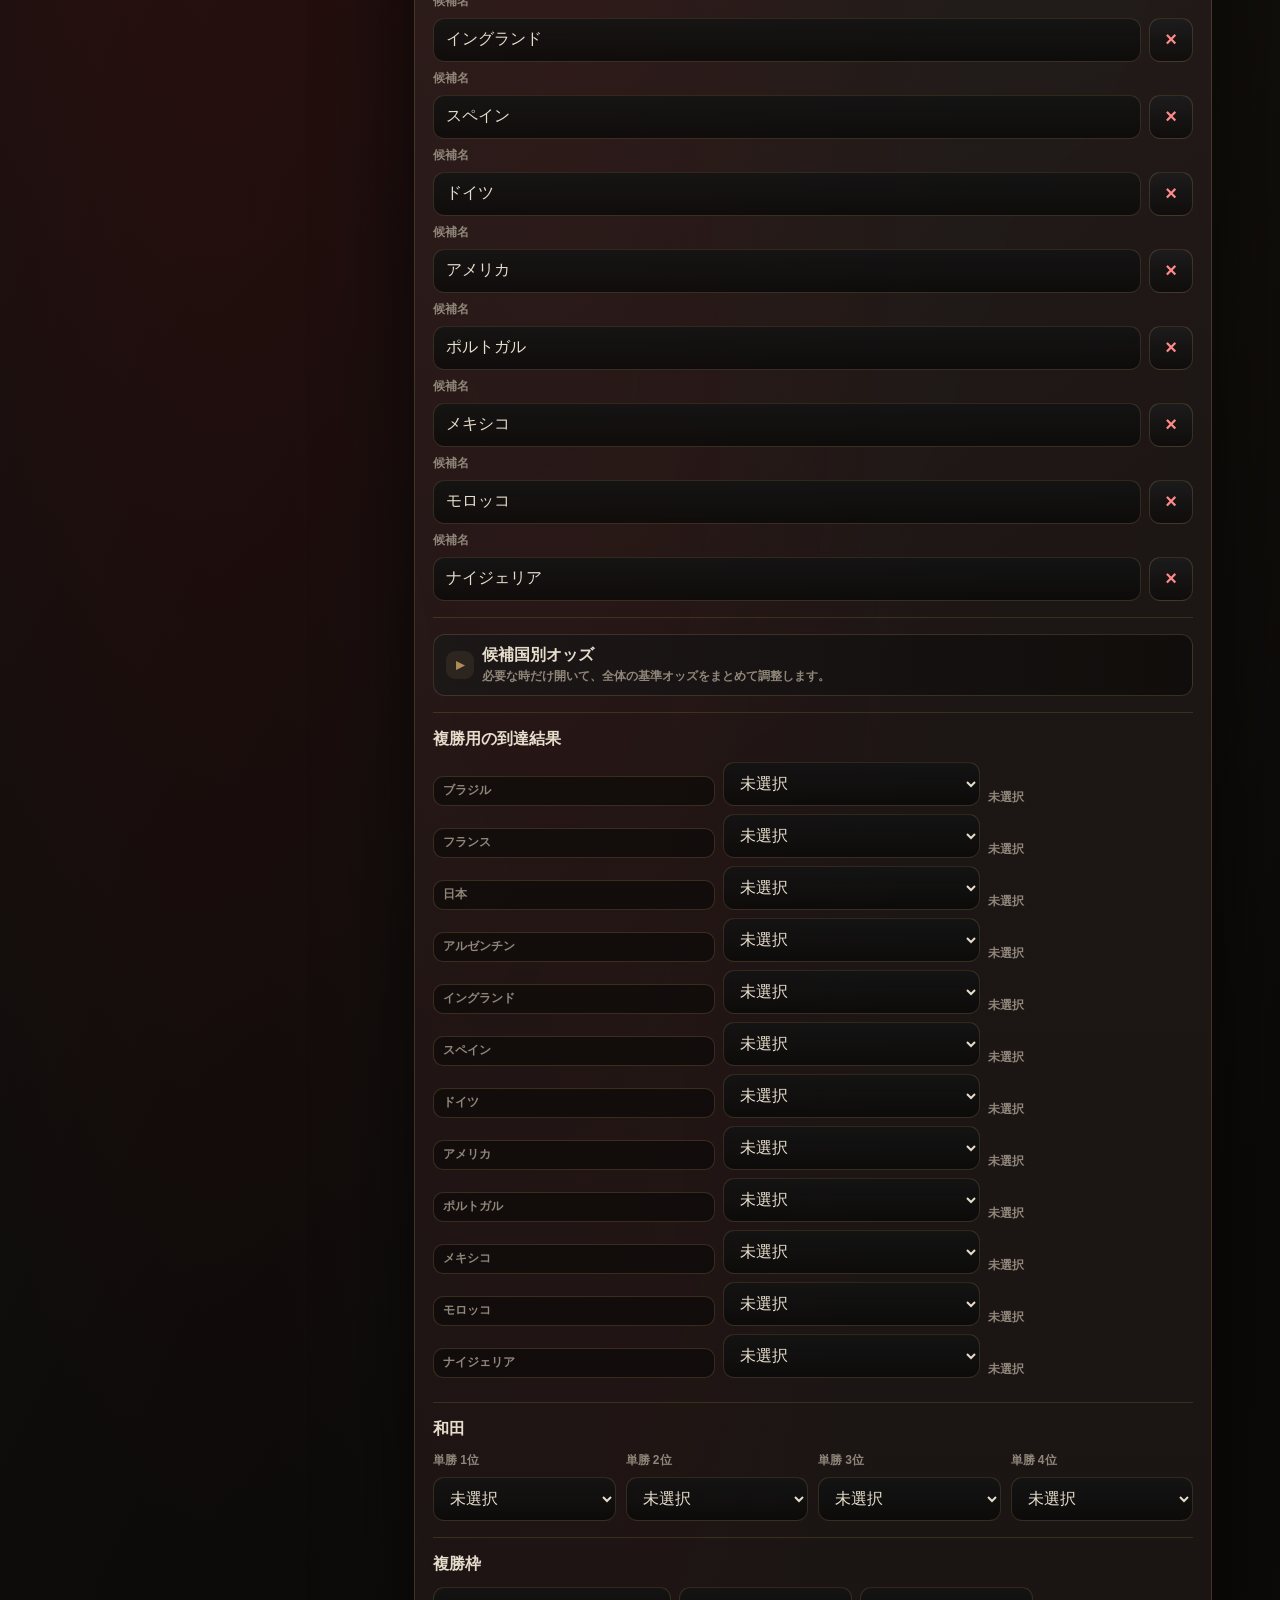
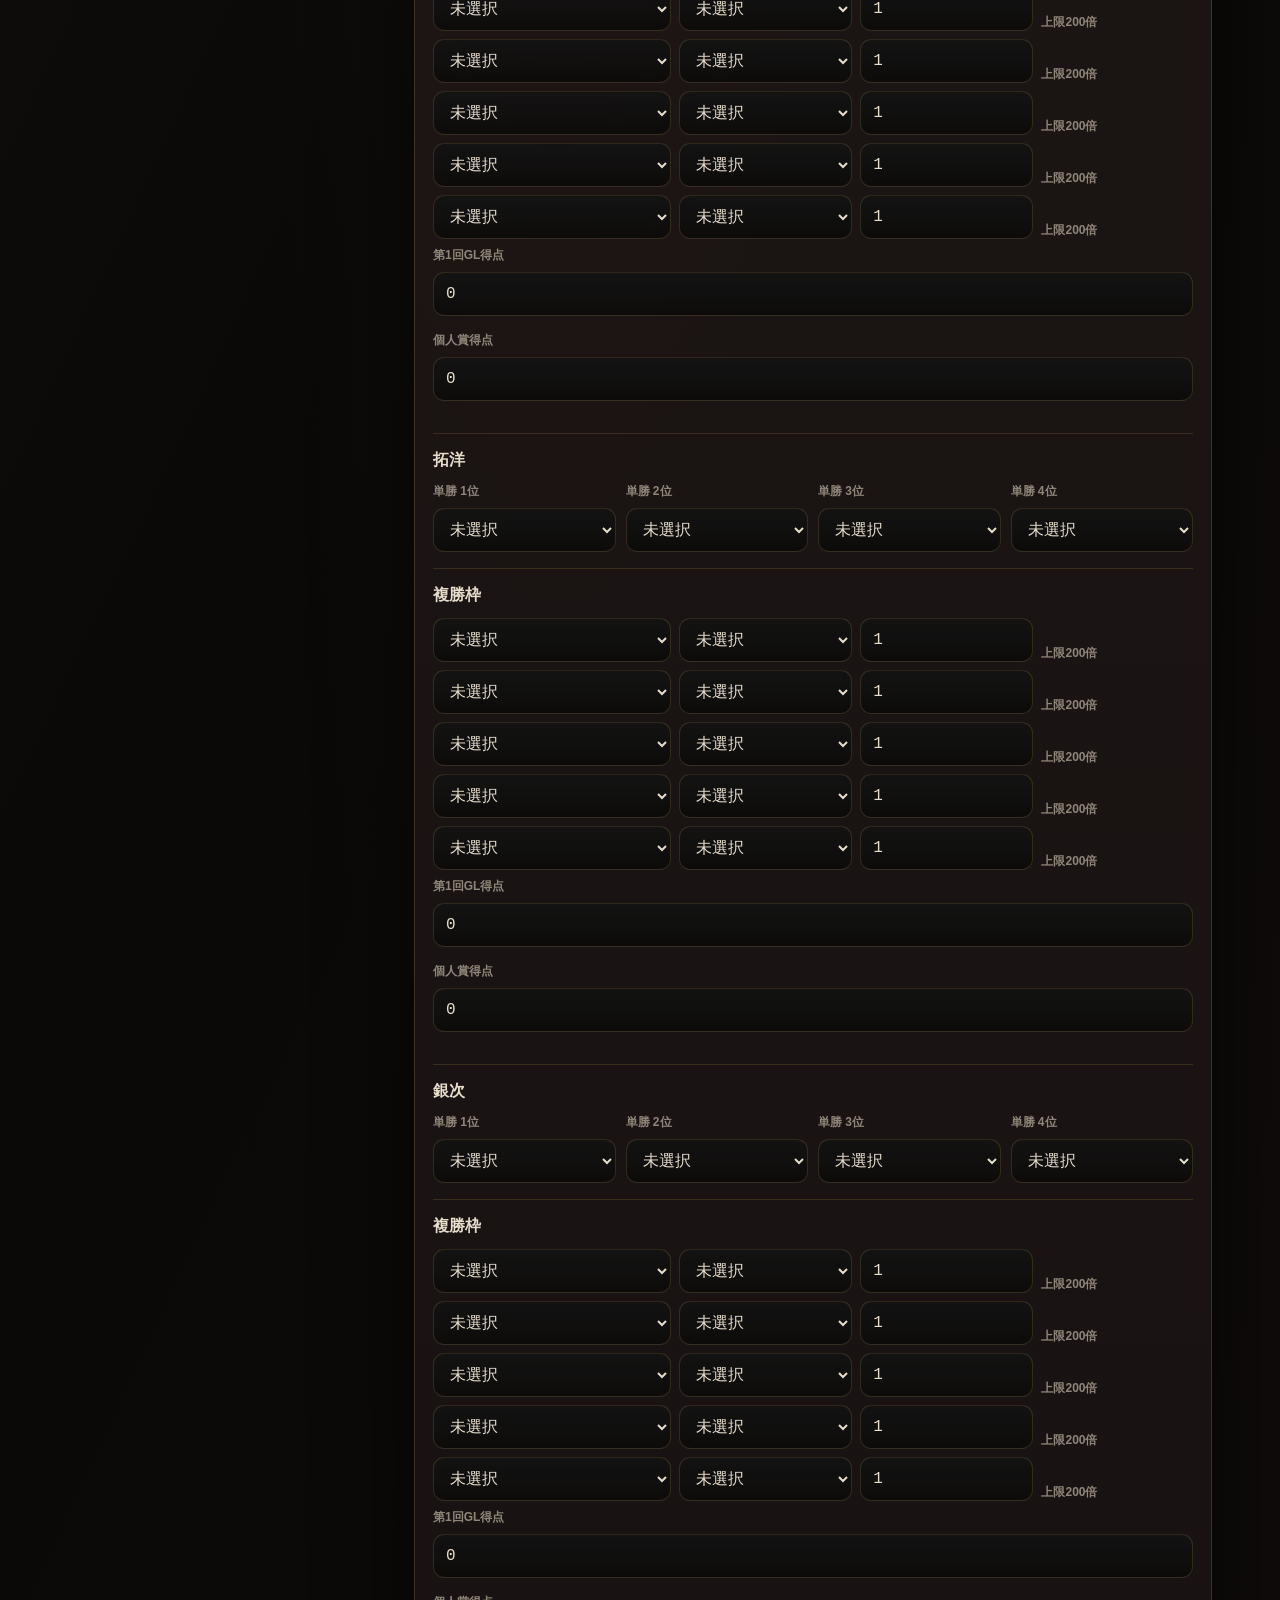
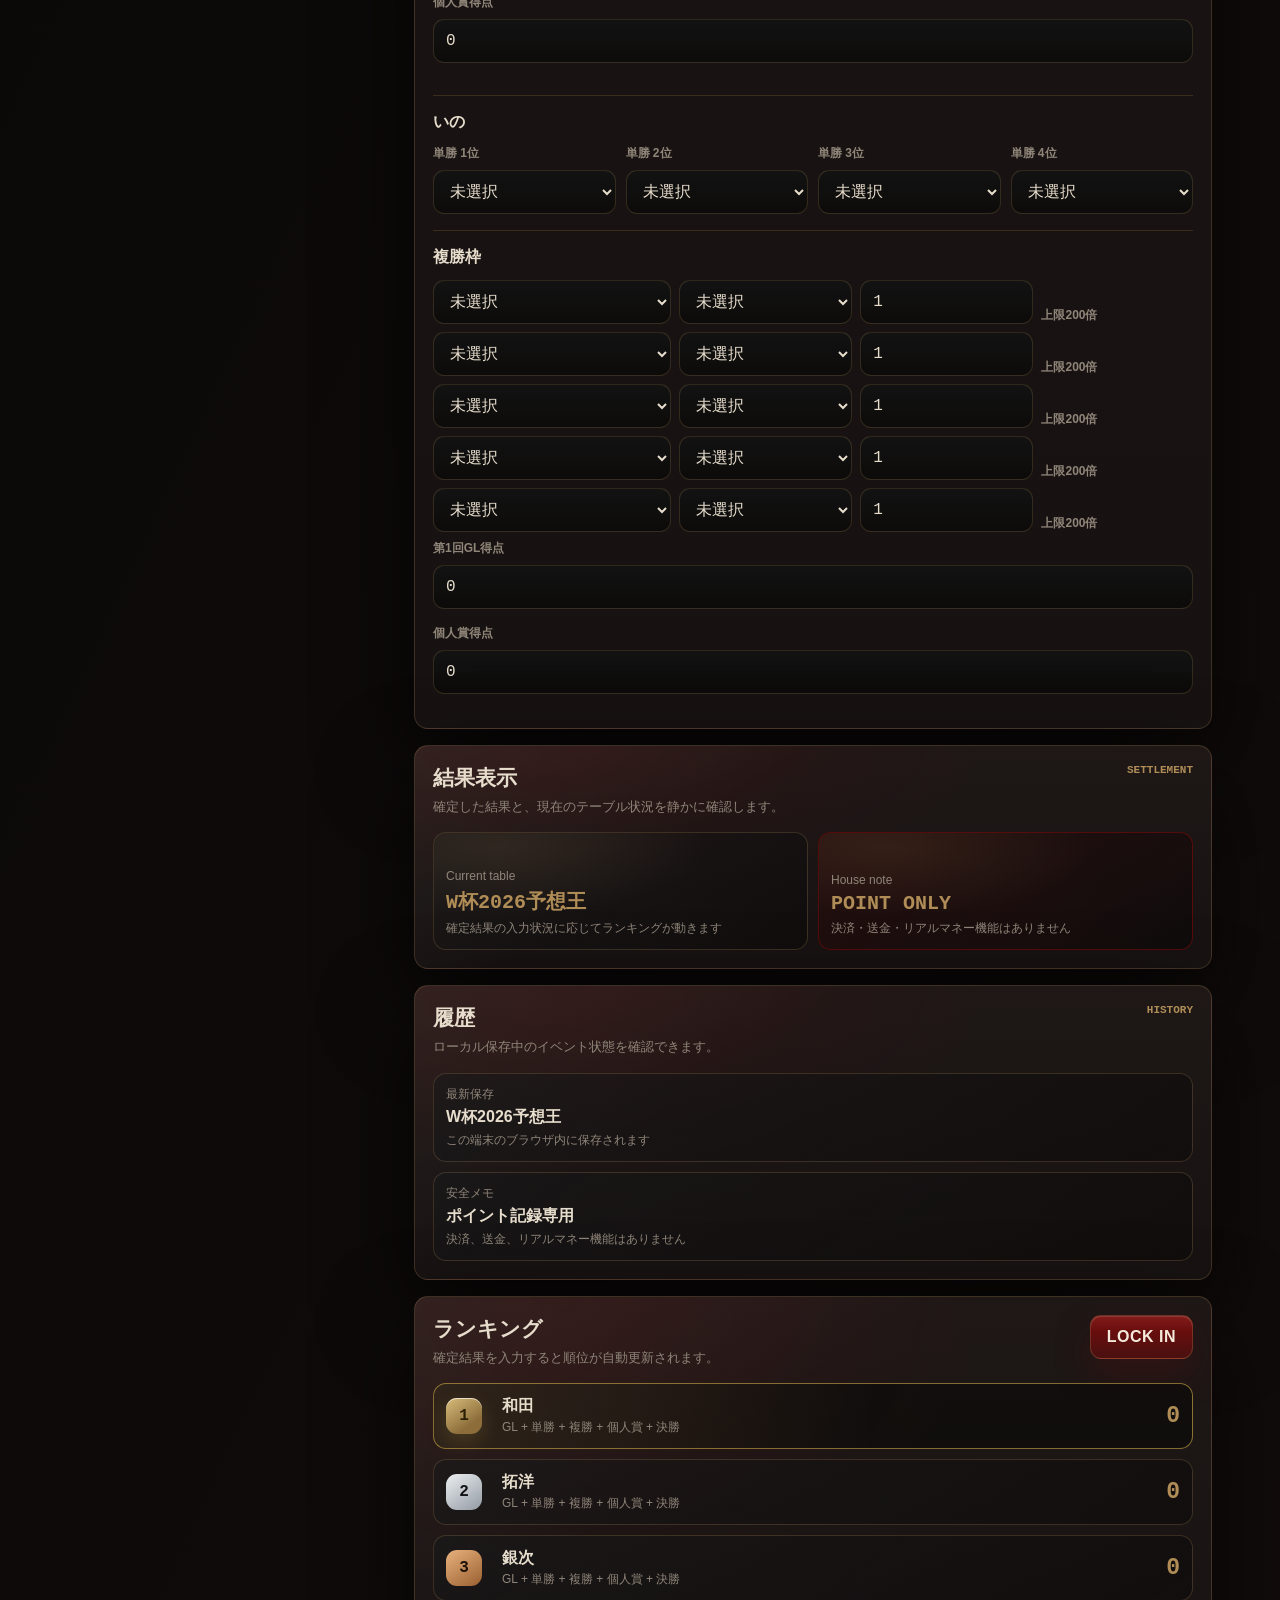
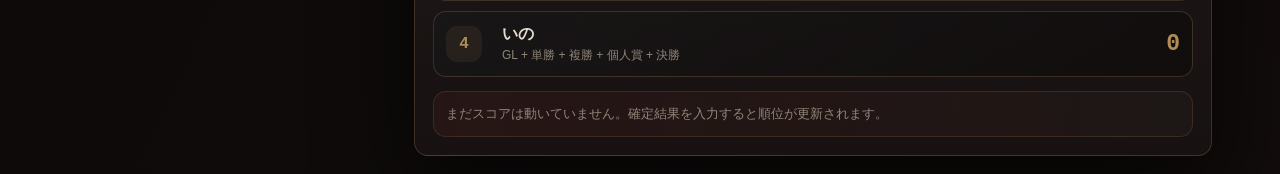
==== commit 35a12066: "Refine backroom noir UI and contributor guide" ====
--- a/github-index.html
+++ b/github-index.html
@@ -1,4 +1,4 @@
-﻿<!doctype html>
+<!doctype html>
 <html lang="ja">
 <head>
   <meta charset="utf-8">
@@ -7,7 +7,7 @@
 </head>
 <body>
   <script>
-    const data = "H4sIAAAAAAAEAOV9a3cU17Hod35Fu+2TzCQzg0YSIAQS1/gV4ge+QJKVpWiFnpkeqcNoZjIPhIK1FpLsgHnEJLbBxGBjX8fGYOPnPcHY2B/OPznDCPHp/IVbVfvdvbtnRkj4ZuWcWEx37127dlXtqtq1a++9+5FSrdhaqPvObGuuMrllN/7jVLzqzIT7B8+d3OI4u2d9r4Q/4Oec3/Kc4qzXaPqtCbfdKmfHXGer/rHqzfkT7tHAn6/XGi3XKdaqLb8KheeDUmt2ouQfDYp+lh4yTlANWoFXyTaLXsWfyJug6JfDAZb8ZrER1FtBreryDxLy3W+/vH/h9e6fX+ks3ewsf9NZudJZ+a6z8vLd26dWV77qrFzHx+XPO8t/w0/LH3Tw5anuqf/sLH107+Z7987/ubN0qbN8prP8fmflIpRnLQhcWkGr4k/+ttasOc/53kzb372VvWKfm60F/D3eqNVazvEtiFel1oAuzfpz/rhTCWZmW7vgdTZbmBl3Hi2PlreXx9iLZrtR9oo+vqX/M95mh+G975dHynn2PqgegTf5HcNDeV5yrt3yS/Bu+7Yd+e38XSWoIsDSjlK5VGSvvGIR6IR1R3cUdwzrL7PNVqNWRbyGStsK20bYt5laBcEWCjsKw7x4CSTCb+DLkdGxUY9jOuuVavPjzpCTH6sfc0bxT2Om4KWGhzPOCP6XzzhDuXwai5eBXdmyNxdUFsaJclmvXq/42eZCs+XPZZy9gPmR573iQXp+GkpnHPegP1PznV/tc+H3L4KGNxNUa85Br9p0MwTD/W3beabWmg2KvJB8hofn/aCxUMs4TSifbfqNAEi0uGXLz4hLhdqxbDP4U4CdL9QaJb+RhVdUoFArLVCZOa8BDUL/EP+5oJqd9ZGb405+aOjoLL4seMUjM41au1pifULqe43sTMMrBUDeVH5sqOTPZDhVhjJOfngU/[base64]/xCozZvSgX8/yiniM4fY2Qp0Qdhg4GZ52Q2CDY2RNRGxmVJHsq1BjTfrtf9RtFr+oTDbD6zZXYY/hvJbKlriGSBLMQuKqN/EN0YCuEwwrFGYVUinRvaRi/9FtAui3Qi8nPAwzbAo1pfGGjJrNkRW4X8UKQGIz3SeL7WOELsMTk80whKxCj4Nwv8hbctHxhaac9VgdcjIwAThWrOO5bCAVZupCN8NaSjCaODDYVchfR5tu5V/[base64]/iR2tIh/ahWzFK3AS94FcrBIB4EnWgKtgVLthkxbW/4MKrzY4HuWujMVq6TKG45b1BLA20NTxGh7jOqPhs84f9Rsg7l6FUbLeCIDKC1nNqumo6BpZt6QCRYnNkMYdE+b4bA2aTISsdD1Wn5mtNVvJCEkXL2rdo9ZDx3FU4BjAYNHbiMghZ7Vga5jNUBjaj9jLWFT7U2xWjtvMQy6o0shCQzeQujcVvfQW1KgLA0/kg0AxQSokxcFHA7kLYMS2oMPNll3NkWabbyA6+DeKW3E2qJtVBbbJnoyhV7TxIYz5Boxbm2xKUsDowDr0r82Mj1hUknQEqdMxjucwl0gusMOGHpLobu9TzQh9Sf6ikB6UpV7a2qhQ9BolPkvYMG2oFB/vIbl7xG2YJfrllgWHnAcW7aivoZK1KIt0pEl/[base64]/V6YzsSfPWQqOFQRVGjMKd4CVIkxI//ND6LOlI8LTrHNjfpQ5IUpMEE1jrpR+jWjsX2Rut4qGO90cmNIkL8xc7tGGsayo1uU1hG0Ukg5APOyKL9dvgkTXbUMYWP+0I2IXEs+lSLA0kNRJA9mhA3I6XUOGbdrdUqTatPIIs023M4Jxoo+KYPo22bML2MhiFRV2cpII8Wo+onTDiNbo2PA9MKR0Bnl/yWF1SaWaJ5KNbIIEbrFnxwTXwuKdxku/994Za7K2FiNrzdnJiJ55iJGedeg0uW1Ufu06XvR1EKEd4pRVjKyVSt7lennf5o8L1rkaFEH9QaGjSro/wne7Ak5MOW2Gz/g3cHi8naPVdFjaxcLDD9QOlaFdqVI9lgDhfDEoahXkofaj14FReJT5iTSaWkNxkbfclvHzJ0OkNbKvR6A5QSC7qt1zEfTXDMw5afWYRSwyuL3/VZr+kP7Gjlc9AQNgZGYawcmV5HTWPEpkk1ayKQ2B61Jf/uwHZlhLVQEzPOmFmQJAULyA7aYzR6cbGTpIBDfuPVtsWZlH3KVsDk+roLKxwuCrjnx3bgCtpIBqYNzKBHpr7hBbid2vpbuHo+nSGswDj9B58uNLzqkcR4mpivROYvMfG0h6ehEXVauY3EuiKLkqPbiCjQd3+HB+R4tLhtzBs22n50xB/22IqQvi4RVJt+C+doIAdDMasgOzRagiaq2KKn8SgNlUfKAOZRzy+MFcoGSsPbR4ZHxjTgBSDJn/z+gfvlYn6nh8DHtm8f2Wb2dzhfGCrp8kjpDHaPTCuQaMwwclyuIOFmg1KJzd0p7KM++JVKUG8GzcQZr97eoNEXVf+oV2n70booM5FArc0kSlEDKcA32YJXLUWN2uiGOSeqV5HgWR9LNTz8UA/C3kJ/AVdzEaLfPgkt11NhagGPsQdyVKRBLwVepTaTEHLqHVfqxxTEhZtY8+GV/u1sob/oVYopXHZyskTM9OYtlDI8wCMFrpQatXrM2u2InqFCugDq/q858Gc8JwVmUoz4nZSTQUBCK9Tx5p65FAAP6kSWbc2FW68VFFXh8GpraL1VWGxWOOR8YdqIipHSk+42waPmOGF14bnQUyhc2V/fLPN5x1Fz2kRAIWdkDNcWRvgciEscf2JtRRAMrek3/[base64]/D2d1e/oainBNuZ+Uk5UP+0Fn+2+rbtzpL57onb3eWLrmO1wg8loeQUErH9b9PfqyhxlqWJNvKaDa5RbyY8wKJqtSkOhG5jIoyuuYMI8dTOteufdq9+XcDJ52RIaE3ykWZxqg/PCmhQxeGIwXq9B0zRW90Vt7prJyDsqsfv7u2cqezdL2zdBFzULUsU5Zfeu+Na52ljzDL9MRyiN8RpuqMRSY2fHC5BQ95x/QUA3eye+rK6uV3u2cvhHmgQdffsFQTDori6GHKoJOp6NA9fw6GD74yS7GYJeLIWPWCN+eDmC3UQcrQy3XJYOEKTMVvwbtauSwzfAVyhIuJnsbAeOS6ry13T19dO/GKFTMNRHjZno0M7e1z+HLSxgQNipZR4EZEQtFBAxslBk0RZ8HZ9hsTLtC0++o5GFxrP9yBjvQmVVgswA68qFrj8jHJoNnkwCJnFtHoi/Yk+t/R34s0GL7trKyArPdihbEez/ggXj2Db6JMCOu7rXxEa0iHtYaW4RZSGjgkL7FRuRl6g2lcbP0QKlp3Um/QrkpUlYPtQovXMmkKEnJ/CdTvf3aWrnVf+Uf39Nurn7zcWTrbPXWys3x69W3Qz6/Bj87S9+vTLlV//ilEIKRgzBQod/Luncurp873qV80Sqolfld19mkaRevgreYeh3n7TWf5K9LKl0k0X91omxBpIMY43Hv/NkjWvf97fvWdy8A7xjK+vWDp2trJ690zb4IpuH/1z3fv0PC/BibiItmNdXKw6R31e3HvhyvdT98anHsqNMm4pz1bxqqhLlWAgFXlb/biiwTWixfoK3DHTMNwN59jKt/mSXqh/DRKJpnzW7M1KFIyP5ooarNlU1aI29c6y59pW0ki4zfJ8yIXdcItVmpN3xTT+xde7Sy9BaLgTv7XxSg7wmSRUXnV30NkSeBdqVatLAAhRZlYpzAkCyZ2kxKjqPuGpFQsQGIJLrCdOJNboNPNlnPw0P4Djz/z1O+ffeq3zoTjLoDvmuWuG05vwWXPu7u28MJC3zehKDrxGMaDUbgfplHj3KsPYIruau/5Tg/cBgQf2MBhO3v4lybXnfD1N3uf6L5zZtzhw0vzwzpLNzrL11GnLt9Gl/YvMCj/ipxgMEgvvcCaACCWVlq+h7ObKXf14j9WL3+Ce01IHbxH2voGPa+82ll5t7NyRj5fRElCO3mKSn3F3l5CrxHRgG8fM0AfoKdNfqU7zdoDt69daT2HgkPN5gEhLDvM/x3h/47iv7xOAWb0L+JSENbIwwxqR8bZlnFG6PMi/qEQgEFpemPSmPrxcWflTcA7SmMwR6unLxOZV8+eBD+GlBd0e4mGylVwgLunPr+/9AZnwtJH4JHcW/7GQmkGytKcJHb3g4/uv3V99b3za298ir3tfvHF6vvXup9+eP/S+/T8yo3VU7e6r7y6+ta7+Hz31qd3b38CtdgPfLV2+ovu377sfv/V6tWX6fnMF6tv/QV/rV663f1uCYB1L/+NgH2+DDVXr3wPIAVJy0E1aM4Koh7HvW9zdZoR54eAwI12teo3flXH9cKM0/TnAqjgVWCOD49/bIOD5jf4m/wQYwH9KaMyfAIUqcEL+TbMjzc7y++RKIM/cIMbuAhj0DSh1vonSjx47cih7pkrq2+CQ/Ht6he37105sXrhm9WvgM7fIsGXP6Sh8Wr31mcW3mzLDYcAGsOBhZaQR1xhHNe6kAdqksqDF3dvv3n31unu53/vfvcP52jTAcasff7P1Tsf3L19G4qxGAvx2igJiHdPfcxZKivor/XSz+6PlGSvuqc+QEdvmlE9jOdwBM/VM6/fu/wu4Xn7ze6X7929deLeD2/Y8OQlDYRkhQievDTHUy/ZA89Crdpuamg+uz/COh03NgdFiPnsyAHSD9nt9O+O7E76Nz+UzQ8fUC0p3QBz8krpiXbdEEnx0pTI36xe+WyExPIjmiLejkrjM891TiyB1AElDslfyo0C1+g8ej42/QvAh4eGtzN5u/cXoaMxflunXj6OHdmLf57AP0/in6fwz9P45xnaLIh/aEfgL/HPs/jnOTGoi7V2tdUIfEaylQtE0lugqJl+fpPUEaD5DWkJU9+DGfmOiA/q7iuhvGl88Fo4NB3ySFf+zr4J24APL9sNxxVuJZY/kVjAgP8Ux56wGlDlU7Jf/Pk0WY1bxAJlOICTi9LalvyyB0bkIJphbnDVTB15lP3VC/sOOaF9skRubSbLFPHfzt5743Oix5nXV78+g7/unz6x+sl7hM0SzEluMgxYyvIhbujDIkSMHneq7UqFYQrzXQqDI4KVmlciZFNp2QcwfxbUS7View4g5f7Y9hsLB2mvS62Rch/VIhHpUD9wop9QMxwSCFfv0XB46k/[base64]/ejJ+b8Vv7QGpT2iwizSL5QdlJPcIqpYFjrXYD5jQw02n5T2pqLcVLszbqeDABtvHLg/tfyNFTioPYxb1qgnPcyeVyNmAZ/MChLNLigVP0WsVZ3pMeaNBKgySIrZRIkANc0VkHTJutRrsIUP3SE5Va1U/pOptntzR9tlUCSjOYNApS9MHUthlWWlfeBIPjXRB7iSWOdb/RBGXHETM404xyJsPoCijD3CwoL6RIcafTuyz9ZjgKhbSvlDFMik4IUQa6J6eHU6ri9C5ZUq2doE3YX/gDiGWu3KjNPcXMeUpvIjfn1VMpdFjSzsSkM4W/Mhy5FyUgDcP0dFonlnKCio2FequGKSel2tyvfrXvSWdP9B2QcNw5SJRJPQnwctXafCqdFvMZSQbNjRJvc9L7Ee5JFdzTcY7rE/Sk48lKacTQZ4xNUe8AewxXXLQxK9rGgPzBwapeORMTE+YcPq1GnpjbwUCTBKB30+DJQtm9tdoRcEEX2fizAWZT1g0FqWZeGlg5xwmPUdkIL5HutxnpCmmt6M6o3gH53toJUd3KTrt4E0sHYFQ9KB4h3w89PPkfxwYDDBmH/296HbyS0GiGcxCtJviK7oAs4jgeXxRYDUr9mQqr3ZoN0KwjVq1afdTW7XIbRQBxhwdvHjBp9skPy1AclBkURDhkxWwA4rNohs8pRq7KXiT/bwIMY6yD/[base64]/RWuuwjBY5OuJIqDN1lJFHFuPq1vqYoDh1dP3L31ghNoPaziEXFsON52DSRjxAwnnA5opt1gBLQPyk9KIYqOgFAiTrEGlBVBSmB5DAPCH8wiMA8J0FwdX8nHllwMgh0BL8GqS9zItygrRZM+L/F8b4716HcqmsMPMQ7VKkSaUUoT0qaRFfrjzRQNBKbZmWkmReBeRJM7OeFkSrGDdYk+GPB02NyQ/[base64]/SoZZhNrPQb/kLUi3Il0oke/MlplNillQSfDYrBZP0Q/[base64]/+eyXNrb2n37DrpjWIKDADxBVA7hVjijTvfUP+R6a6SKxUqak3XtE5dgBpzN4QXLBFizW6R5C0CNZ1DTBsV9KDbN8PAYrAVmFatN8Da1uZW03+HoREhfWe049zqjQ0U7hELLPx2xO0jwXhTRc97MzHAtv2G98t5/1qCQe7aoYE0J0+UfJ3ChYcv6Np48FlQXczQHTBB/Lc1w8O5IIU7IgKSO4DDo0RHuwVbbcwW/4WKi84Q75IKo+HX4kctrWkzrHgLmvXNeesnJL7qJXYsMcmOYy5+HbdZCM1297ATZvH8HC5GIBV/NFAtoLDXsNLzvnrmiclNtCv+Iv8DzqbQJeEjUacKby+Wi6nLabgzC8LTRYPSqt94/ebt79Wup93vr/NeW106sxCn8frSbbIvljjAjqus31FwAkmkq/Bm2yHpul9joYg4V2jonVGSA6f2GTiWgvew1i6CExIjVDOmPKCtdkTyCv0XmCP6WeSP4oGeNuDGMFnGcKWx5Wg50xluL/tN7Lg8bxO4zQGQEUv00FKaOkbKW7F8MYvRJEZkGeQMMfQzUfzHjHlWUiUqK5WjlbaqIhondZg31tLr0ZmpoOk7H9IXW8IBo5ftEK5+AVt/WUJuSadaQh/yZrXuePfxbWDsz82hwY1fYODtXWKeJ4+xiKkCs3cTZNJlpF5rKsHo4QX7WX2hKMAPYOj1H3DRxHBhTjOwhwcyp7Z0D2TlWLUfE6mnvRBtEeZQnXjsohR1z/oEno9kZx5cLpiSQOIedidLDMTY0znWzIFn6YOYmFu6/gMHZKFHse9I4gHxGPDLcaZA0j+xbZCOTyp5yuv6J5b1zX3a/v1hv9ZpXsu4lzS617g0ww0QL5JEaI0FOhWecqus46xxK95h2PuCYtRpgM7zZa0YqoqNqCMkVdGasnxCP/xbmOpRw25+NDq+bPqihDsPrw1r3o7wwv/87iwHtNwY2NUR5C3j8wzRTcAPEvITGoirOz5384t0752yEnS/igSia6bTGs6SQ2inYsoZ2B4z6JPYEN5Lcu7507+rX3bfvUFry+z1EVuJmLNX3FmJ7vXXGXLo3z3ZfuXb31om1k1/[base64]/OOTbjDQ3HTIYYUgressjEi2rX73Vun7186D4C7J+zHpIQ3yh9WMrW4frft3ief5Ltvv/PMczCLvLf8jcVlA6LN4NWK4K9YKZY8W4xZjZxh7jzNCQdy3Lonzty9fXvtq3eS8KUczo1GmYDGYx03B7XYNZkcp+aNRhbh45VKyp2S/vK0q6XDUUc1dUXPlsQwei8Tw3AH0sKLAIvVzyFseJdD8Gg6/UbR/zX2mX+n/qfTMk+rX3Tp4GxQXOtCGdRBdcaPJLMxVTwFHjhX1ge8+WnQyWZPsOUDtflcs14JWil33JUJaswT4FsT5Fvd5LONEtgC6vMJZ2q6R6mpF0hwUgKdtMKHKJcDxTrXu62JuC8i2XMvOPO+V03MtRuYPUB4gz08JU+RfMBkw77py+HqHHu8VOqD5DEVc/V2cxZ13oaSp+HP1Y76G0qhOAm29OsAtf5wpJhaKfqpsDCDy7lhJGXNEWU3UidYemSqA/YS4SChaSfec0HVbxr6baM6yaPWZAw2XvMx6KGFQqWB9F6zorQMn5bcpw2QIvLOfM9dRgNV/xirY1ViaOz0ULoOVtXEPHQj4K5502Z4XFGHvaAezwUzDeAoXw1LGWtj/EmcTwDiefix47LlRWerTJFYPJyWPHUMdKBnsoYosbix3GcobILhY/D38dEpyLAv1hJy4lEpiyLpQ6jMFgeQJA01AM2hmfiG8AD/6mhQazcZus5ESFimtMrTUamVtexiawIPCy6vjJJrFjRk1xTMw3KZpKKEz6y9eJgENFpMtQlyGhFTW4e51Jrob4rY0nzo/zPZRZr/KPIblUK7JCv7ynQV7qxkTnQP/bWJNoizc6N9vD6IHnJmdE6Cs9YXE0KGYqPdO5NEm+fn9Rb6BFrFOoCbKfdTjBil6Yjoh3zE0AjQPUXLxjPmhOXEruM9uSn7wOCtpxM3pq2D0z/WTEfs5+7phouCTNTZUU3tagDdYrzdV8KjJMSZTeYRTWLT7kYPj00bF4NrDzYW1qM6bD7mAwgohzLdB89DAyapX5swz+JIbO5US4o3n1gJZm6GWaOD8XGymnG0F9TGxrsreLC88EjoYMtmy8CDBbYMaYRXdpUqnEIQI4AJxaQMIKgDtfmoN6uKhvYUh0gB/bZFmRSgX/Nt5cmgJBHph94rHfef/MToCu03Zrim+xtRWu14h4mDzCj0N1aCNkGp2Y1BXyQJKQUSCIbghnb6RzN/oqtk/47LtS88oi3gc0O+7/sIpr4mQEjn2JodLlsKMPOzQcV3kmpNHV698Pnah6+x/Aex9Ll4eJrEtw0P5aCKx0HxJdEJBXxdULX6G8K4ArS2kdptcMZxzS4G6eapdnaz6IaKKWowywh7nC/24w7oeq3erniNoLXg6pP9GQSL597Iz0gARbHF/lvw6vWKCZzeCIIeqqnMhPU1wG5cNFoQSY38tOcJdeQBN2XafZNuek+CaUAB5Hc6agZPbCdn8NM9BIjORksapbR0vqgdlSalTTTBBU6tnm9U7EPfLb1ZvlJ0Z7U1ZMuK0YwqvIpkDjR2lsv+amVh/f3G1I5NiPKwBJxAxKxCS4zQpmU6m5hyw9Om9YWJzSfOukNg5lLrILSp2UNcybShtOoIaQzh4uMGl6k3nk4qI3KTh86UbaQ8yxZO45asN767LL/kIWgJtkHS7DNvfLNFn7IwH7ZioEYHln62Me/hagZj89JmS4LY22QLjLMD4Da9v2orzKbJBOtPVCio6RfXbzLCcDeVQptpMRIJFLM00ofdUGCf91qzObrKMpWKMx5p52dOHv5uhb8bT0RjY8NmD6tWrAc2XwTvjI2sOFXSXKhiodGnKbtPHMO4CcYmkrC+6XZHZrOaJGF7DRaefjj2R8s8fthWiLi/LoVjStRDMUSRjF8ZFg1n41o+PLC2atcBos/GAKUy8n705Iq94oAdFzmoG6hw4/gblpBnWLLqtMxafZjutpnO+iP0/nGZ9zqt58BuBA30PNmIkKQINX2/ptdqNUKxQ4Z+y2vM+BLn9NSQdti3Pvz58qut0hQCnw4pAQZBxCzDeXKqxGCbSZI2E0z0vZug3x0KWBbjNox4dP5fkVGZ63g3HdoAEKaQVGZ2MMxGKCgM4wGB8CMT9fR57qLg7d/[base64]/auv3Hv75qD07N55v/vda+OOOjvl/DnnJYfueXtnbfn9fEb9HtZ+j/RHbt5RcdxEmN7sSAOxqq0OZnkgiu839+by4Y82TN+vqK/R8JQ0FVHvGUtXtY5Ua/NVPFcGqmlb4Kr+vHPQb6XwggBsmmLvujmV6278Dgu5Lo6AJFC2d+6Izzf2PnYcfi5m+AZkWiqjJPQ9e+h45LQmtrt+LD0nJIoP8fPnMo66x/HEsnFIz9JnnRNnDdHbqkTMqBfZqBWSN7mYMuEK0oRkDUnbU7Kc0KWotjuk7aebhxfaJvSlr8m7t2+vfn6xe/vDztKZzvKr3RPn7v3l5L033rVe0dtvA2zla5IRbPXWqc7SD6Aa7y99fO+Na9HbQXueoWU5VjDWdIqy6PkaRbl14nXwnjx2IK28Njttb7QvSxNt1bWYFNrvKBW8tl0ZsQGb0QuVSJ/YbpKWj/0Bl/85lXU/2ADTvtOX8FW2/YxAJ3xbrH6xvNOc8yoVeXGsRX7EtqTQXj1UMIvu5P98d8YxEJC9XUyQp1DPgYrs2nZ9czCdpd8UKQZ7GDUdSq6b5huE8VXsUbbhBqI7di2qycHb2WGwZG1n+kh1JdSUbSeouadVbLmzEU/bzGo7VIOuElgM3Sh/93u8kZUuKwS9p1+cytXgq2cAr3A/o+f4RGRCu9wYMK/O+I2eMsHSdnr0TL/BwXJXg84wcwvt+o64TTwETpusHg2agSomE2s1cRNpdCBw60v9XMfRBP2M9n49uQcc9SpJF7fc0jCXbUp12PcI59CQO7VGdKib3NBPIxOh9n09x7jRhOXCdzsqkZvB+9ILHKksKdsYVeHIs6WVq2IwK1Z/SA1iYswaY9Eig0fyfhSNVDE6xTx1zaZbEm/yjRDKplgeULUYic7RXun6RJE2UbFYduebIsH3HCSKBDFK+pkxip9Zh3dvr96+IP3QrfbT3+KOUotBV25ZEjnUNEbYg7GHITJGkjtrO8bCtGDGvowwP8bF5r4koeP52b3F7dn9g+AiT4lIRKj/s/I0jMPH5lVgatCuPy+zz0Op56jw02l7B4ehDUunNmCEGDtletJBHzdSjHuNG6soWgyztVPrsjdqh1Rk6JMNkqjH2iAL1utzJWr/cjEB28EEMTEC6eaodplnbXFa/JYXVJoWx8XRMhal1W+254BtC1LdYBH+LjLv11kmL2OyTWb4R6M8StRk94dX1j5c6ixdX7203Fm62ln66/0LZ+ii6g87J5bw7Lg7r+OZaKZOBuHpLH3fWbrWWYa6H65d/2H1za87Sxfp5aXOiWVokcArfA01DU+sRzZfRxElW6iVjE738u9YkZAx6GuGRyXrAvisX6mDDsGwhTvZWXqd/nc2jhpr713rLH3EOn73FlDvZufEWeaprH4ClLwlS3ZfO7f61tXOiXNYHsh7/mU6SvCrzsp5NMRLZ824wk1+ZcLSDULgZvfEB0j5ZSj/BpXXCV5PGMAPqFtEvr30ZDEgHK8/Qo1HeYsTjAjXokVsnoQ+gdyqx7USXYvQLSUxLkWcQxEh5mPHUR+E4oTx3hHfXKMTM2ZGG3WbQnensJMaY6wuA5E0301yTsOfLc5EBBuORX6D3ARLgDXWKxiNYvcgPoG2j8ZOVdNvliP/7MCus9X8JwwZLSDqaKHIpmsb3psWHx04Qpqg//rQGKbJLLQrImE/dJAmtyJPHPz12pffdZZP3/32LTBhoF3v3jqxeuaT7mugpU+vfQ+q8oeIzSEIfZ5DbQusw4DpI4xuVTQxcXTeR9NcbcC6hC0Ez8gePZ863k4kmAbOesEinRfdP7/SvfkNmS3dXN5IEAXGfHsUXX0LeZvqTqUY55I7ZRaXksLme5RLF1fEGe99RSMrGUFNO1V7YPRkLD0ZRXWO97jlvG/1OYKb3K08MGY8xJeMl4oDKqzkzY7iaygIaeAgL4F+JArdtk1H3vTJAdg5lY4cvyrOUOJZF9paA70hCeQZNFt/19jzu+rWNHsnQ+ny4lq+d5V/j8wqIg0LFqyvabQPtpM+eYYQjXG8AllGWfEBM4WwosgJeil8FoM4WUhW3xPakUss4cchcWyr7UrFhMJbBDgprXE6tddNy0EvkMjo73qQ1U5a9l5cVi0LYvz5MJM1/ajYwxlZgl3rJx9lPFrEi6SIix7hdO/e318GFwoD1t0PwNKcdacFhEWRDNaHCNhX5HUpmIsGdoURME/ieSka6GJmAFBMhxerI2Iot6hpchiZk7NJN9uibYqkSt1DwYrcaIzMm/NLQu50YSJR4t/NDec8Aw1kBmWIFxHtZl76XWsrX8rCIvKUZiEodvmgTeAIUTB1tzNsa5XnafHMLFbDa6Wy+bSONvucC5qYKdbyyYmlnC2qvnsC88yjsI/[base64]/n3Mfpowa/[base64]/z9RUyqHOcRw9UEVpjmGIBNaEw2QV0IIcvqqRt8jR0wxcziYHCghpndS/MUMeyE2b/2cHzAEYrbFvAt+n/XCetak5ZYH6bbImx5SiVnue9huPMFnUR16KByD5LMDCu2gUgpxQU1fefJUMy1Uia1ntLt0Y/vEprg/Yp/kpFD2Sz9Zy3aXZJ89N+dDjHc9NjJoLFYnvEhfSbSgDW5tqoHeZfheNBT/GPscKavOyzB2lKyHAzEOYF/sEJGDwaQsROu+d46YlNbvWcONaDaxtJXle0PCxVPsPSGIjGCPe+SVEA9MZzPCEyKvcVy+pTJbluRV9Pvbai2vIveJeMdS+YyNB2wOo08G+PImrn8+xXHCNsKTITOeqI84woWOIYjqXX0S0/DmRSmSGfR3Gdagm8HXTckH9GaonO4r8TPDNe9HdTUHnQXw+hbdaTbrCbmqSQfPbIRl21C7st7RIWQ9fPWiagIf7be9CH2U1mvTbmm5Z1SbGTA4MSXxyo8Y7fRjK/WBSdmfMlcmw9yEFlbau/ogtyotSW6Z8NkZoNWVu8H6Z8LDVeXrVMymxIZVdGjvnCax5u6+jBO+oyaWVnE75wy3nyd+FL1KsY0k1TfF4b462rZaqGEoW78cU60Pw69ohrW+vkcQcEEYryDD3wdq80/gJ77tetGa3ooqCNeh4Z9QYfaSXVbPX8amlbK25/yWZ6SWWDJJ8LBFcdFXOJnEcjstnQhJazXhW+x64EJTe+wEC4oSuQkafTa6ovKO1IqqYEtQbdK9wl61FN7vKBm2j5Vhm1RCGylDFNQDLlNuHqOpw/hnxJ3WdCMPY8jwsgWozisTKH7NztQq7NY9fGgGlaN+Qz4WgOh/8o0GXTcUtrGIj94Kn25yS60kLwv+QAnX7cftIKPkUmsyJOncBxHtuN3Xlrunr66deEVmiWCWyvIZyhjiV1N2ls6uvXft3ge3O0tvdpbPykwWV5lomPuK3djUTLM259OIoqHEg0FKODDipoIdorLQeQI3auiqhsZn3TNv8own/Atf3+4svw6Y6DeQQ0fYlkfZkftX/3z3zjnoxerbX69e+NzWi0XNl6vrPZkammY479JLvADjqyn6yp012VvZTeKfgJeWSkYWCt0EiAGSJ4Ny2W8w+efA8VyUKOjdCrD0fTheIlY+KWKrKupw77Xvu5evASEfOy5LswHZObHkphcxder82XtA8ZVTuAS8clGmSzkssQn5AG9XruPutJUrdDcwXgy8du2t+2e/pGs5MV9q9YvbmBq18u39E0v3T/4VfmAVrHujs/JOZ+UcLcZfojZOrX787trKHWTv+RssTS3E3sOCRSryLNAH/iDWvGMS6xPL7J4DRc89zuFhkgK6OPSfN4kIuuqSjM+anBD6rN6StDhMw2/xRyaJPvgjVk9XJj2vy2RCEn9T5YCOOIuY8SEg5iH4itkZeOe6almmH5c98aJsrYK5ojm4IyRwjnjv8NwugkajaZJw/[base64]/fMJZ2QoSn7c8bTycWflTbzqnV2uvPwN4Kxs8MplUlOn4U1PlkRnlA9Obh4x8Xm0JOHgunSYE1Pqmgc66Ms2ctknvsxim0KylQ5WLG6shYZH3LjgANOheWI//C30YG2Usyz/gQzNd53lL5iVAeNVb3XPg6U61ZOZkZnpg/Ly52q9PnIdp3l+T0J5dQ5QTJUpOrIlj3+2wX8j4M6FdTmNP7s2D3PSfq0wP5ve9gVJF3sKHC+zh6MAOjZGDGRvEibqoV7FTtcf4Sf14Kpi6Lgd7RW/zDbRmDR8rzhLWSKs9NO1Bj/JJzTTDxmtR3jFvqAfwNmzaAEfUqJ2uAKOUlt5s0cmKnojkxqEPkc2A71XGkuJG1hD65lBWsRjPcOefAKS9vixb6vnHwOLz5zbPc7ObSBoo9uiKuKZ56BL/JbunzvsJmt8Iy66hd/[base64]/R83BlRRAfHmtN93MkL0oMlyG2D0YKXjePvEfY7vx0f8s7ilDiPmdm86Nhhmi8ZibwdiRGFxKhEYUwhkN9utr9zpw0BFpOLZsnqCLjdl6+jOtHxcFdvX5Cvm/5cQDpvHF3TSx2KS4zChz+2YTLrNyLfxlzAjd0nQ6Ni9fJ1FhpybWnL4amuPX054sake6yPiqRmDXxfic3atfQ8kQ8pgOcwokVRI1clJWEqDb8ZcIj5Gq4bynt1aRslf6PnyCkokXTBw7v5/YPJW5wfO87DqLLqhEwQU3hj9JI/sKjlohl/ptxBUPXs1jkBC8PH7OekETM2MvGsNTVCUQEM0/HlrKjgMQtmFT62+hIjgPQxXgjZdz6e3BGY0fJXYmC5o+odH2HR+mLAqS/57QJ0o+3jh6XPOksvC9hepclevkz/O0XvFzWWM3rwmz1pgHA+86HCNsWELYm8sZ3d0R5JOBYZv/hZZIfnXJk4xQ5IFKYE3/KUKSOvV4tVygrsxxTPvJ0Nyq0Uu4INHQ/9Iwg/jjp5smOvwxf1M/u17uDI5+mmOJKQxq5yBBvq1EitEBFdlaJHjeIcpWgKOQs5RtXj4ceOp7RVdtYSLqzzlfWhNJjf52pFr+Lzkeb+wcv+8kVMGbe1o3bsRfjGdgDGpmqGEzNZ8bRyV3RHheOiYc6hq5yA8HFSSgNEqcDBsd6zzYVgkmlvYWrr1E92T7o/nd46kyH3o8FSpo477k9ckP6fwBjfhSsxu+mp0qKHSXqYoYefuj/Fhz+2a+zbT+nboyM7d6HxQIjT4cwFTf1FkY30hOri0lbF92baPoap+zoLlxkJVQlPLjWhSAnXD/mE/6g1aOJFFeLd2/9dRVwcVItapFg1qyX6slReLA+KwxJcDqrFSrvkN5lV1TMGLYXpxkkZad44y+rEd0UGoNX1PZKK4QpRAh7xF0q1+SqSkB8MzOmIZGGIHOGpue5TVTAQoB5i+UPcMBCo+vPU4AAM1GggSUSVOHVw099R/xCnji01KR1DjaZ31B8AEU0s+Zq7qm+u7bp3f7jS/fQttn2eeAF25lAw59dAVenHQ/cDha3gZZydQ0M68qD9/UHISGJNWWSNuRQY3U8pVHajs3KDNdNZOUlvfsAVxlNXVi+/2z17Qe3sXzrzP9+96xriXkFFfbBVa3gzfo5tWd4HQpo6eGj/gcefeer3zz71WyX1knVP+mUPZh8H8WUqjjP+MdzAOUDvVKVDQEM5EH55cP8LuSbp26C8wAQmQ7vDMjB93WVUfDLwKrUZMMW1+edrJa8iEVL4bdm9tVlsBPUWrvbv3oqnQkzCu1nQjpNb/h/cf036nPkAAA==";
+    const data = "H4sIAAAAAAAACuV9aXcbx5Xod/2KcttOgBgAAXARCYnU8x7Fi/wsZXJyGJ5REyiSHYJopLshipF5DgF6kbXEihfJtiRb9niRLVteXyLLlv1h/sm0AFGf5i+8d2vrqurqBkBR9suZGYdCd9d669bd6t5be++pudVgrYnRUrBSn9m1F/5BdbuxOG392bZmdiG0dwnbNfiB0N4VHNioumR7Pg6mrVawkJ+00Ij8sWGv4GnriINXm64XWKjqNgLcCKatVacWLE3X8BGnivPkIYechhM4dj3vV+06ni6pTZFfiDVYw37Vc5qB4zYs9kG0vHX9SvfFF269fjnsfBduXgw3fwg3n795/Xhv85tw81N47HwZdl6FT50PQnh5vHv8H2H741tX37t15sWw/VbYORl23g83z4Wbn9Lm+UACJ6jjmT+6vouexPZiC+8doa/oZz9Yg98Vz3UDdGwXDKruenm/[base64]/hYlJNokVt+FWkHXwsafchpt/Fi+26rZn5dDDbsN367afQ9aTzjz2bMA4BIWsHHoKN+puDkFdv2lXMTS14DaC/IK94tTXKgQn8nazWcd5f80P8EoOPVR3GstP2dWD5PkxtxHkkHUQL7oY/X6/lUPWbx3PXnQaLjpoN3wrR9qw/thCj7vBklNlhcQzGYXjrbk55NsNP+9jz1nYs2t9167fEPybd4/mfeevDizCvOvVsJefd4+SAmRnQxm/6rn1en4eL9lHHNerIH/FdYMlUmjera2RQiu2t+g0Kois4YrTyC9hZ3EpqKBSsXhkCV7O29XlRc9tNWp04p5dg728CP/iRpDB9brT9DGyA1SavB8V788xvCqXc6jE/lcsjE5kcyjw7IbftD3cCNDo2P3ZXL8WJ8v3o1JZNAlYWioVc2h8CtosjWltlicHaHO8fD8aE21OMcSfLBtbHCvzFmHn2F7UYqk0XsOLrJXRcg6Vx3OoPAatTGb5gIs5NJVDk/ByqpxFY+NiKpMycKYmsqyXI7aXATJC8JdQmQp75zSWs2LtKpV5vOB6mBEjQiEryLKgVtP1HUDnClpwjuIavHIaPg7YIjddpxFgL4+P4EbgV1DDbRAMd5t21QnWKkAtyurC550VexGbl7/qeNU6gWu5eD8aFctfHi3lULkMf4oEKMVxfbGaRxNAO1WMIKuTp2J5PItKzaNqW6XEthIGU5pMaEWbue/8FVfQ+GTzKPmTQ6XdzaPkTw6VR5tHyR+6d47m5+u4UcuvuDVcgd2HcYN8sf1lBsE4Ek3Sqd5bLBbVsUxO3C8vt70QYG+41c6Xi/enLfgQG3u0eD9sbr60xd05VJoaB2BQaE5uZx9OlO9H5bFkfBmLIUxEMXAT24HTWMzHAFocJQCV61FOwfsZh20q/jBUGB1vHkWju9n6Lzj1APjOfL3lZUqT7K20QcbKdGlaQeA2crucRrMV5Hb5uI6rQW5XgI8GtodtslzAOCrIaSxhzwmkWpT6SgR3bIwiEiXnbLMy2g6za/kVVCrRMtWW5wNlYEsrGNQqa2uyWKS8oJTbtVTO7Voaze1qSvQ+H7hN0gMpI3+Yd4PAXamgSdoRaZXugWrdXmlmKCR3H1nNkf1AAENkCj4NIGbkJQ4A6YCBEi7FOiubOhuPdVZmE01oZdTUSqkca6Y00aRMsWA3m3l/Cdcpa4w2jYfrduAcIRuCSKsVWJRMqTRZJLu9WLw/u0fmk8huBS7ZVnatRsZUmuSdBG5z3vZyuwpL2HPzTbuB67ldhRU7qC6ByOQ0c7sKdSJeio9kU4onD/uteuCL5yXHD1xvTTz7VddjdZkYQHGl1DyKfLfu1BivgBXJmvCH45i29WO7aEzibQZKru/M0YkB9nuadFDSpYOxiUS+O1lM4rtTY5zxwnNpKodKk5y97uFSExMfKaDokyD6Nc9t5tXdXyZIHq0ugXvN8Zt1e62CFuqYANSuO4uNvBPgFb+CQESmm/LPLT9wFtbygmYTeTI/j4NVxhwW7SZH00SEFphWZi/cI9hbqMMslpxaDRqKxpfCKhh+l3az7oSox19o2DI1NWVGF7MMkMCwSzpzmBBkvOo2nGrUzILnrqDRok6/k4S/stpuVuWG9rzv1lsB2dgenWeZYT8hfhzmZu4I8Jz37EYtX3ery61mCtX4a95p1PDRCirJ1apukwvYR/MM8BPlorzOjMQrQh5R67I6FWPjVuhsqTBB+8NreN5zV1VpHhXRbsYq5OZBRYtaZ+oM79ptuLGeSxJJ5cxlqlg0kuZCcRKvEPjio0GerMyC661UUKvZxF7V9hlcqWSUb9hHNKj6gVNdXhMrVFSgO77HtO/I9plUd0X+aEUQ6X47alLluREdTULlwYhqXPqfHEsjMhOCyEjAYfJDHWZflBiPLDSMsgkIwDgNgiXD0qXo04CgKBshUTTgHNVbJJgXxTIQRKnhqkv170g0lVFw1ICCXL5RwFVZAgyQ+GJeGYdk+YgrV2xjQJMR71ZJ/aLnEOka/s0HeKVZtwMMXbRWGj6RGlbso2CEKC14WVTme10h8AnLoWPpmE73i4PRYY3ZlsaTdPGYljueyG1HJUkApP3SBP0fCMFaK+PJunIKzx7PJqrEsQUR4mNEUyeLCZJqmUiq4yCpjhol1VKhNBbroZnYgbZIabRb62a31Isf2IGfgFiAKbuTCFIfwa48oGA3UVSXc/[base64]/MbGaROrrrdMtJ+htsboKJj31W2RzlX9wPaonUVRtdNFzd3FxD19Zwq6ocFhmyCQoQCpoDITe3AV5pGHIzuHLVy6Tgov8ww2g+ulZbNeKki+Pg4jwRxUyxk1ajkMfRYcXB+E5CWNlNaf4ZwJqEDdnsf9WZLMdkzbbH1XqvmP69xFaotNM/j1k7jNIndpQPI8mcj4EyhZjPPvnkw6lJDxHPYrh5bbCuiZpFCqCagqC2615XOA8ScONvqcKMYLAikbc4rk/0f5SWBMbwP+Q9UOVJ40nBcS2K7vUpdOXqvyBKMQHqYIcQR7gVO169GsZuF4fdpqtFbmsWfNiZ18xK63MJAOu7Gc21UAsp/[base64]/gbn251ialjQ5q6khSi0UTu20cfittiEg6qp1SYACUC3gP/[base64]/CrPHRIO41tu01Z6odsSjkE4jbqG5ti04PVpecABNpjGgYlG1Ag9RtUG5RSI4Lk/akzUiqu9K0q0E+0izjeivBgJpDGRc5yveWccBFdPZSEuUHoImkOX5et02BgMtKMm9T8AU3atxwIw14exR4W/Y/[base64]/L0kffZ+HZVi23QI03WHZAcTdCta3AjBJ6WJ+EO0Wm8ybinA6tSya/i+WUHzvMD26n7ebKSmrtU5Fyj1jU6M//X2WvEbSnJglCeVC0I/DnBgsBwgvkCqaSwn5IUs6OU+5kC4vtCIN+s28SNOTQYCH60DIiZKrEb3R/V6uIIJ1HeJzunbPDmGJwi7GZuQkY5P4JGXoQiqIKyoFzzrTq4T0OYUcrelkvJ+9e8REn+symquFhIuadEe3FpQvUaoKMVzKHp4ZpDj062q72MpWgvunRBuUvNsxf47+aS7eOhxdBSobTgQWcgpC3EzCtxNmt2KyYQUAaQ2h/pS/zdDf1G52j5edf2atIxGhPKie2dfEtTJAWg5MbSRpSiOkrNVNUhUZDT0wA+459FDN/eOY8uq5Y1IAljjtkfMu6cmuCJYF6TcRmXBCUUQps0hsFiYGQ/UDkMZlhfqigIyWRTV3SbyaQDj6lELyizL2uSZ6oEBHZOYrAymdSViZjVd3hfjgGRaDy+Jfjhq/JK8CIzNg3KfGJdRSzS3HCaf8UQJn5pj6cQmjFTce4kJb8ayEsq5gkltxBzhdKixzQ6NCjpB00i6VwizfIejVL0m69ju2Z01DSqogPibFrMWCy6YHzy/kTE5UdzcF6beoI1qrnRC1NV2glW2sF9wuCHFjVh5KSM7uOUuNHvrU3O13bP53ikLtpdvl859CvPlxaKY3u089VBzk4nyuTsHU4+yiJU12gqFUP3nbpw5B1k8LiKFxZKOXTvVHnKtkeVgZdKpXJpt9T4vOc2/oqHaHxyvry7Bo1PTRRHS2rjC6UiBHpH6E1i482arVQgVX438U9y3BB9oLzJ8VOtoHJ/w5rno/rEe2EwW1Q5VWx2Gj68yc/bjVpcjh/OFSbBD39AEUlXnyOHgBTeprLr3Qb9LwKnJjoN5OXEbOHCKXDIU07FZF406rbJB5dxw0Bf6VQyx0/dkZYo8AOkL3eRW6bYk2zTiVli+h+D9GdMKacjhiHEeiTnMoqmQz39wB2JtEIbkT3BILpwggYXVu16NQOeYShPjBfZvrBPM2YnhPalBcIX5YA8k8+U2WS/[base64]/4nCdwSIyJSEkG5OgOrfmkCftaHuwERjOSxCKzgxSG9L0kinw8+SRcYzcM9mc9hUboOZB7uGgupQ0NMqh+Ni005OYrTtxekj2lFPnGvOhi1QOMSndbW49AdfHyxGuqzHwBjmFDpVHscd3hxLJrqE6eaE4y28bvRM4Gx2dyfU9eQGZY1nN8Wi1CqJIo8/W1IzqdMF6V5Tn5LCFSWPUgtxGJFjHXfzJuHVrA1vjvSMsGRVCe0d4yq69YERnuapqzhGIgPP9aUssuDXDkmmRJF/Y4wXo5C3k1KatJXcFi3JqO3IktFQEob1NXoTxHmvmGc85YgcYRRQF1d1WYxHvHWkqVZdKar6tpZK55SieWukaoZvff3377GvdF18I21dZGrDOq+FG+/bFt8L2ybB9Jdxo33rxq7D9SrjRlrOChe2Pty6/efvU1ywl2EZH7lge5t6RmnNEemR7ko1M2qYUhPgonAo8xN6Qo/hpK9x8ieQm+ynsvNo7fy1sn+6+dD1sv2Uh23NsGoWQUkqe83+99Ik0NNqzWNkRurQzu/gLCIplI43CZNVeb73+/e2L74ebJ8LN18LO12QE/ww3Pw43v5FRwUZLHl6Ytu6lOBJunifJ1y7tHbFNpQiZwL41c/P7E71zH4btq1uffNQ9czyheIQp1gxdx+4LH3ZPnE8oziiINXPr/5zpvXNh673Ltz64nlCW0R9rpvvVh73Pv01q0W4sO41FmNgngCGdz8nfL6Xie0ca9pEItIwIcfBGZFJfVAYoCmdtd/XZSL8l2j/yXHcFjaBnwBiM3EZ9LbaPyhGcuycvbn19iW6Dmz+83X3tPciAt/lJ2PmITOla2L5665PrvS/Phe2Pw43O3pGlsjoMdYv1vrreu3Y83Pz+9kb79kt/Dze/h0x7kELvSrj5Trh5mkzvrXBzM9w83vvk3a3NG2H7i+6ZK2GnHbbfDjfaNGlf2L5qSNqXlqvvXNj+Ebbn4HtToldRaKiG7q/82L1wGWBw4h+9F06qpAyMJIJ6Eba+d4S8UwoR/WvmyQMPP/HoI+jZAweeAnpM3inFwI4784xTXfZzCPh6DjG03TtCv5mnsXeEYVYiqkksmNIcvtmUiWob7+a1ja2PPk4g7hpDVYGioamGbnLrOioRZKIAv92+FnZeA4xrPw/0FpDnB/gLWEF/vxx2nu9uvLX1Hxco8lIK0H35NJDx9tmw/R9h+/[base64]/DzqdApTrXb/3z8u3zL6bBZubBZ/Z3Xznb/ZEQyfbpsP1p2H6++8HHN394O+x0ei+fpNgJYsSnP/Xe+Lb7yhdbmzd+ESgcxDahKckAeKXTPXFpa+OF7vEPKdlNnfqt9693r75NOWvYebX7woewygQBNOYYtq91Xznde/PSYPPuR+ZWbEdMUSjhMsXS6KCseuhMl+WC3br8effq2zF6NgjdM1E+SvtE63F6RyieLJQK2BP5k++sjba8ScPOq3ScKWTNQNgiWRQ2sod9LMRONj05ssya6R6/2LvwbvfUWV1slFqX39DYWNYUcUs14WQEje6Z00YspK5+MEa6YE/bK9hCNFISrE0WMV+AK3YdB3jachcWRHZgPjgyFnV40jImD06A3zgyqQk9QokyVuntk/[base64]/QIcefOjJRwckORIwoyggK5rvY2RjbWO5FZOTxQkm0SFV7UDSJ+/GamsKq5F9UP5LeMG7jAu3L4MdQwh4my+SjXU23LwCWsw3bVhubvHoKyGbFzdRSj6Ig6COV3AjMOhCsZ0oAUg2QxugoxUzyDyckDzc8sg5QIJChjTZmDZI0JNQ15nehU8pfzWLPWbBp32V7XkK4PaV7k8XwvabYfujmBB0qnvyDSIjJgjCZoCbQYDifl0JUPmt2/IxarhBOkhmnjmw/+lD6MDTT/6xz/QHUfSFfh+2O5x+nA87rw02621sXMV6zIyUzKCjbFxq3LkrW5bbjYybNdz8nEg/V8LNKzd/utj9/M2b1z7XlDBqaQg7r/Kt+bHAljvenb+lwBhya8qOsilbU3IqS0DC3oWN3tkv6cT770zWnro1ReU03Azbr4HJ5soXvQvEZAC0j1i0Ov8gcjaDfR+NtO9G7D/h7tWXuy9cDjffCzffT993sl2Lmpq7X3ZuvX55sF240Wa7ENSGX3wXSuczjHkyc6mmdSmE8a5sxph5NoWFyios0dWZGeP2pRdv3jgdtk9tvfRp9+QbcWPGNgQi3z6C+whDYDBE+58eXhSK/Ngp8KVngyysqCORvxWtyt48BC9S5Cj+AjRy+iSPcC9zFYAGmRfCI+SNmLrqmxCdPJGg7hUcLLm1aUv7aDSAP+Y07Dq4atRVuy9gAiEJwowsSU1kCdsn//uHd1X0ANX82kb3+ke8LDdrffBy7/y3ElmGvRRudJi5K6Lb54D7t0+GnZdvb3xNzNsfwclS+xIgT/t5HW3kpVA9idRNoZ4oKUo7IkeE01bVblRx3ZrpHf8+7Jw0opDaioZ88lodlFCVN0+/WDMPH3j6sf3PPhXvQLPdwEJGiAFTM+AGPQp7ZDgciMMMCIQKMFj9zuWw84V0oBDTldIO6vi0666PVRp2++zLIOV1Tloz/3muDxjgziDuLRPN9xDR4j1s18CuPLN3hJeRqqWvlTK6GTGi+Glf8irQG5RmdlXdhh+gg4cOPPvg44/++xOP/hFNI2vN9d08M56BMIHzR0rWnl2sMNe1fTRNjqYZqT9Qq/kVdlbt1CrIkt6zq2zg+qYKsih5pRuTffGZnlpB1h8eerj7zskKYkRYOZK9Iiy0cAL6t/Nh+++wErQNzKUG2oihlwDbcGY/a/XOfdi78BlcpkMY53uEg14hz5svh5vvhpsnxfM5wCTgrcdJqW/o27eA0cIwwORJG/oADmYJK4bEXojcQAGi+pOAOKTb0s0bp6Fsmf07yv4dg39ZnXnbx+QcD2qA1+XuHBrPoVHyeR3+EK8aBdLkjQpjMo9Pws03ws3jcRgTs/0FAubeqZe6ZyjpejfcbNOjSFBujn95u/0654Qfd09cutX5zgBp2pShOwHs7gcf337z0957Z7Ze/xxm2/3qq977l7uff3T7rffJ8wtXesevdV94uffmu/B889rnN69/BqZ08gNebZ34qvvq190fv+ldep48n/yq9+bf4FfvrevdH9rdzz/qXniVNPZlp/vBx72LP/aOX+MgXXAajr/EgXoM7ixbaRI/jxJcqOK1Gg3s/Z5keMwhH684C8BUKmismEN/adlegD32plSkS0D+LACjfBhijOS1EG/19Xgj7LxHUPm4OM+KL0y4eYFQrX9S6YWsUPfkxd4b58LN73tfXb91caN39rveN28Q5Ysf2W6+3L32hWFtxgtlrUFlO1BvLVgjRjCOSVMoWTlESN7/w6+b19+4ee1E98u3uz98iI746Oa1z7e+/Gfvxgc3r1+3coi6LZG1Vkp2T17sHv+ELamoIL+WSz9xIFaSvuoe/wBM9HMU6vo4y7Fx9k6+duvCu2Sc19/ofv3ezWsbt3563TROVlIZkKgQGycrzcYpl+wzznm30fKlYT5xILZ08tjIUdI5aLGUH32W0If8BPl3d36K/Fsq5kvlZ6OeItqw6nr12sOtpoKS/KWKkX/oXfxilKDlx0RBvR7HxsefDDfava+ud09ePCR+AUvtfAN0s/Nq98zxW1fPmehv7+IX5WJ5guLbrb9xGg3un00yywdhIg/Bn4fhzyPw51H48xj8eZzchgZ/yJVnv4M/T8CfJ/mmrrqtRuA5mIKMqXvXwk1Gtd/gesB3hEqo9P5K2PmBAL8NPiyMeFNbDa0FWxPefhduvk2/cd4AD8+bGcdFxiU6n4lRvAd6SOefgmu8T6wBm+L5BOEa18gSRIxjPbdrXXDbGl6wW/XgILBhxnCjUxJYo/zvn95/CGlXHBJwS6cIlBC/eurW618SeJx8rfftSfh1+8RG77P3yGjaz4ftq3QENCvVIcbodRQiC11BjRYkqYSR1nFAnFZhgHXXrpHBZrJiDrjuG4Zec6stsBoW/tLC3tpBkufT9TLWvdIpUFabBxyypNTUj2P06n061o9dSHXTAUlKG8bzFNKQfEaR0oBylJEV8D5E92RiNemEIKp0UOzl9HrimCCq+hjJBp1ejVjbSRXV3J9STzsXIJUj1TiloqQ/k0rScWZKLfnQk/[base64]/fHTzwdIE8ZVgTe5heQ9o5hgqFgqmxHHxgrawTp2RUBcCzmfQZBvFgFgAxleLB/H5A1CU0Dd7crSosau3hutvAGZlrsggQH1PPczTN2iSLkCEfVH6Xo6Vl9knaYOOe58nxxRib2PMdP2ADU1bGj69MjsIV3PMai87CWoawTpYdQps3HSNnCftrOYWpy4DgZdB0pKDPRhXn9oiS0UE2cOUD83/G1aAA12o9SgWqjNxFYcVuZjIgMmbR9AyahV85NrhnREPSCLNzWRlYkRha9daagQvxtTV35fe/3/8I2hd/l8miCjpIIJN5xA5woeGuZnjaYQkMkiDL3xaE/CnuDVtwFitsrA+TJ3mctJQEDFln93m9Z+mjXnHdtFjxPoZcH9is0Ss0PT2tWlGy0c7j2nWhILJsFsi7OepL+pDrLlfQsXW6/0wNU6PBjjYZ6b5Ss0LL1Peo6ISVyA7ajRBGpV5kdUCegHhvnASvblxOM3qTJR1ioZrg3wvSN8jY4n9sNGDiySH239w21kq0RnTMgyC3QHaTIZeIjfHYOh/VsNBfrNPawZIDghWMKnCbY6ZpL7QABWDsczlkr9qe3F/qehi24rCLQcw4h4wjGwL41J6EGcSIsPgQgP8PDhiStgH/VVKRtTc/aFN9F+J/t+y6s+DgQVcEKkYrkqPQIjgVDSeH8FG7GjBMW7DrPk5dOg83athjnBHX/UKk3BVodNM0VR2lD7Q5qCdpUn4mG73nnFp5SXml9IIMUilyEOKcQO6jLwXfNo1Z7VuMX1MxCwQyvz301JNgOCdpheh0FCa64HqP2tUliZHKMh3J2z0dyYyM9VOfmowFZ8gWF9CWnGaBnAoAoKBLeGNJH+XxHKZH0vcdw37VbuLfBit1OoJ1djLNzxmoeyE/XpCPOwx1we7z8onbb32gnIAclsagCb2s3WzBrtXIIgHgcAN7Gatad6rLVg5lJKCYICiwRAUriebNZCAWjzQAP9A909NENGAgQ6iGwRmSNUCkBCmU1ScizRwvy/GVPq+zf00LbzebuFHLwISp2GrEIglTBQrJGr4Bf5hERnZHRO38bIRF/F0Mk9hyJuMSXwo6Lfqk4NNhNWf3fccEJ3Uo2aFQVAVmtA9Z9I2FgEisH1ba11CSOjdILcMCrAuvB46z4jM3SHKkVRsfDqe0cUeyWIFm7YlKmnQFqXDOgI/Z/kikLD3DIDqRFBxihK2fMCnjtyZYQteRgagAB44P0/QUYmPReg1GfkUFbhnS6sQWR2dSHF1inBgm9Gz0DkxIFFDG2hHvhXqPwFOfGiqDhVqPwZs+tRReCpX+wF7wevFViU2iz/oUJEjskUraK0DdFnFwCH7SMQrwQ8vq/uGH6JF/NY/Aj07QTY75zOVa8jqL3PGZ53nNDux80w6WmDMtwQZx2sw5wYNB4GV0nMmug7cIc8Kno5B2sHwOShVKUhLu1anho2SbHo7OvpNHT/110H3HSJF1U+gdYTp0JsxRkvQBwyc/1q2Z+47RwxagGBkC/5yyB5gGWBDC4iypOUe4JmlfPu6ncz6cLfzZdRoZy8quy+4wFBAQ0A+uqWSFH4IQ6YzFg47YietI9/wNkNGgBGvivmMgjB+C/KdKne7xD8UxeKyKgUuqGrz0iWEwbZwq9nzJeLPqtAjlnXcatceB0jrV/YA2vr49huuBcsWG3/JkhUvwb91kodErIx9nomh8q0j3NEjB7qNmAWlpVBSRw0DUHBiS28l28X3wQBqO9yJEyxDQJeE/aHXatqVzq6TvhWiKBaIYpqC/FHkz/HQEEqcEBZGJwDboMxGk3KsGWRWmraKF/AA3p61ioSRRMWl60DCbHXruOVRat1KnFtvkyjYXPw+buIXEuvrxCcLz/idwiNRRsENmfq55gZDJE2HnOwhfF+FaJoK/jNeYC6SklWuoTrTgQqEQJ5dzZmagtyftBmVW/en+S9e7l74VdL8/zX+ls7WxmUTwB6Fuoi/q0kOZqEzfgHLZK4xSwU+dI8sudzylTzwuXpBI4neu0FTSaD9+Tc0qGhrRmhr9iC+lxX164Dd36IHfwp0HHmRnHithoblxZxZ6nhMbHTH/1xj9Uxzv+YWhMH3aEGECmUE6Sg0wT5cvhmH6hBCpDHkHGH1Cq/9izD1OKFOJFHWdK5lIEdkmZp5V7Mt1yZvZ4lwSjRloWOUhh1UacFillGENzA0llUzihuwcgPK6p+jD/whupzqEDc/s5neOz81vk8Wx5aIkgB/oJPE04QCpqTK0HijIT+A1XzQzBK+T4zpUFscao4SRPqSwuSiR3VB8jlYrEGD15Xe8DwJ5wCdW26npgjn7wHwEzQvHzhBmRSNJAjtFpZ+H2ZB9LrMFsaR3xm4S2/0XYDg7hYoDK41D4GdMIoPgoDQ9cmCUjSmVffF0+4rlrdNfd3881zSEI6t6JZ1emnYpTW8IDRM4kE3IGEHkjK5xRlMHrbOY7aN23uGeNTJg1bzZTyPl1tFoC4ljdcqsH+aP/yPYteYHPRiP1g9T75RR6+0NwK0HIV40g1GcgQ5qA5stEmeGMkSsUAI3hM2LUyxSBT2ASus3b5w2AXa1CinhJdZptGcJJDVDMDCadoe0+qTOBOJ7bn3avnXp2+75G0pIcBLKirEp5/f9kdhcb5s2l+7VU90XLkPGtpe+7YfWkTdADKGJcwCo3YHXwqBuM78u07ijZrJDiZ2C8FBhQKx4PxP6+Rua6KnXHGSvbH3wUvfkxVuvXxbhUibBU7RMtwN9XNtxEwtvt5/UuVrNs6Jmg4tox0SgrHnsB6UJ/msSfiy4LS9YIusMyKcbYIRhJomOUe+TWdZvmtRqNLOQH4+53gEyVLOlRe8C2K7Vu/Ap1Rasn8v0wpmuLLhGeHeHInF64/8CcvHPyGG6p9/snryIBmc0Qx+lSKxHtqDsEMfpA2yZOvXeuSQDGQD4oOfZa8ThN3MM1XFjkaQAR+tZCs1/l4+pjkkApUhCNxOalufFN1h0lMIdMteozxilNPQ39TAsUa8x/[base64]/frWN++kjZc4du70kEmjyaNO0kENfE04x0V6o+JF+GC9nrFmhbw8Z0nucGSiErkizwbHMPJeOIZBYNjaM3awROsXoG0fBwVoHlgn9qr432DO7DuZfzYr/LQGHS65LNlzV7c15OqS3VjEMWc2Sopnl/EaI9bP2qtzaBqpM4Gen3VXC36z7gQZq2IJBzUqCbB4BfFWZvk0egJ6AHo+jWbn+pSafZogToYPJxuNh0CuEHjOSv++ppO+cGfPh1y3ju1Gqq/d0Mtj12rK8jCXvAjkQzobDgxf1q68Yg/WagOAPKFiodnyl4Dm7Sh4PLziHsE7CqEkDDbM61nS+8+DxaSXKs7oyJxDpR0DKe2OQHYnaYJhRio5oC+hHQA0Cc+D/Ni+Qt92apLMak2Ywc5TPtq6dlAYUSB51rQoOYbPitUnUZHc8k5lzz1KBw18lNYxEjFgdrIpXW42qgl+6IrBXZKmVfN4BB36gsx4xVn07ACz07CMcjbGnnjaiGwOHb7vmOh5HY0IF4n1w9nsHr3bOpuZqMFLrO/s6tMh3AXGR9vfz3YnB8P+RE7IgEdKGQjJAEil9jgEJklDQ9OItaaOVxtH08NHHLfl0+GiaQ1ZZqXKc3GsFbXMaKs2riMuqwyYqxZUcFdFzMPimKQeIZ9ae/0wQdB4sajP9cNxNDVNmGGtOvy7grZEH/r/DHcB5r8I/sax0IzJEX+ltArCLakQ3Yd+3UUexJZzp2W8AYCuCTPySj5Yqw20CBqj2GnxTgXR3ZPz+iN9CqwSBcC7ifezFBi1uRjqazKitgNkSdEQeEaFsAIPRd5XmDVvDNZ7NjUwbRsr/UtpOjzIu68YzgtSVKcZtFoN5y8t5mK0vwb5JXgqLTVzFo/k3entcdf2xfDUg+6F7ZAOk4x5BwjKWpkbYM21DZM2r7ugZ7FB3F1VS6A3U6z4Yt4NtkauAAVlNYekF6SPnRdX4BZLLpGQfKN+oIyDGrYUbCS3C5tIKhcKn8BraBpaFjgATT3rrsal2aioFlOsgcLKGq1MUUP/xmLN05sSQCQ/5FnJY//Vr5SpkHhjOtbsYDtKqp0sMLEmc9HwdxaD7gJRMzODgUCiEQWCEHSAOzrpX4z98akS/ndMnH1B5jyH6YYs7nsZXF9TWsgW6JkdHFvyZlaXnDpGabVmD/fOfrn10SvU/[base64]/TgNOnIeuenS/[base64]/08/EfyPP65uRBZ/W0RHBWjfhZGFPP4FWZR3RvX8OGOqVWrWbMDTPcAcWVk8+i7KuaKQ06c+6DuIMFNWl8dQx6nzqpzwmv15xS3VXfWX2D2Dwq/[base64]//A4ImybEBCdpYl8Cv37FBF1t/O9Bai+uDlfXVLuGg7WsvB22eXhxuqdhcx4t2de3RePovkitVyY50Z2F0pD0tji41SwKNGCltvXcqbF8pSRf+vR22P6DX4MaiIYX5XHdfnrbIRAzJvnwWfPOnhkUCevUrLgcKE1GhmBjquz0w0jxs3fM3RkRI8Lah2LkC8d3bBKGYiDGgF+KGdxyUxmQ92wTjFz/2jn8kEvqM0Hx9ty+9cOv81WHh2b3xfveHVyooSg905jR6DpEbJt/Z6rxfykW/[base64]/SruutOA+cBS+VpGhP462fJ0/Lp7szN69d7X57rXmc3VXc3Tt/620u3Xn+3d/yM4T7jATugh7szFGBwP337p7B95Xb7E3KhvX4vcd80cYbMmYmsk5cF5U4pyrgTqwM3dNKcy51Xt3660T1xycqaOx2I08R7tQwshYT0CgIvReTDaM7f6DuU2JxowFSAYT52rfZkFFgy3AaTvpMv+iXag+zA1JvJkb9i1+viymoD/vDIOy0cFQjMujXz3z+cRMoAxGzXU/BJm3nNCUg3SgIBcl2Ez71o9lFoIuI/Osdi4OFVYrZmvYN4ULqBNKGqu9K0q0HelLZKkCtOpkzBzmrYNo8qNQFPitc25Y0ht2WsW6hZt6t4ya3XsDdt3fwR7oIm16SiESRf2czI4Msnu2dO6/OMp6pKu1Yd1cD45fXFCeqZ1mdm8iUlhutI5AVTo8S3l8U5Nc+hZI854vhOVEz4jkvoxj1FK2h2e97N28i+MchuH1SSu8NdH/mhQ1Q52eaiT0EOB97hrDVYHdeLb3V1NeSEe/w0aX/fPa50oW+AxKFoAB6QLrBB5QmxTSAVUfr0SFRRFiuRfggKoo6YdkYNosoaiSuAJFAl0BQ1saCJtqTeIR4DlImw3CFpUXz547OS6UkE2lTCYkhAoaIEC6tJRQmyUELOTCD8lDu8e713/[base64]/MpMywj0p5wKiZ7k8vbH3UDtuf9t7qhO1LYfvvt8+eDNvPh+2Pwo02pEe88RpYsFWaHHZeDds/hu3LYacdtj/a+vSn3hvfhu1z5OVb4UZn7whtPhqvQqb3jrAZmWSdCCj5ebemTLqffEeLaMxgIA2PlGzyxpdwvYm9PJgtrJmw/[base64]/wagGCrLnG/VeUyKliuWcZGHD/7b1tc/hJ0TN79/M2z/PWx/fPPaRu/kZ91XzoadE1s//hC2f4rxHNTXuI7iFivJQI5G0ABmdCOhSbCjszmq7GoHziVMJnhkVj9T+EQKa2BLz5dIXovuiy90r35H2JbMLq+koAJdfLMVPfqmSZvReX6CcMmEMoNISczm+yKRLqkIqvS/hZSWjA1NckUYenjClp4+xChVfcWQ0j76HBub8LkYemTMxJc+rsgOGI1KOH/wr5oRUhmD8JC5J966KRJNXGbLGjCvVDzDME8TxhyLpLMG8oZgIHMSG/mTt+9PjZEsfSdM6eJuZhaezb7HtIpYx3wJttc18AdTMlvmBEf2ONzyLays8ADOcFCRu709p6cb4cmzRPV9WtA5WRKW8YuNttGq19VWWI9oGmWkzolTiZUVm54PIie/6wNWM2jpe35JuygI9ufDFNfkbMiHc6IEvblSPAp7NLcXCRTnMwJ179bbz9+89jkYrLsfnA07p6w53sI693ccAAXMJ/[base64]/GmuJ8SqSOyJ5Lh4wa7X5+0qIGkp3cR0hGXJSM/VsMzSVrCR6QvN8ILly4VsGcobNIOKaJ/[base64]/BSqX7hHr2VnAQa0S8NFJkJsEZeZZFIDOfbRgFO+zry6XatxwSA9PcZ8y6nXtFWI1FfmPOVnZXdxfWYkgHpn50RV3F9wTlFEgBqHEKUc069LHXDmqj5E165PrI60xFESIyEr8R6kzS2pGiBd6lf/Afon8OdY2SgljBI0tZ0VSBAAB1oOEVQxFJZpsB44OEqFdEa7TMaElqayLPxJL56h78kAYSHo4z5x68kdw1m18GjgVW6EMFSmx5KsinxFoRvYdREKZR/NlHKmNaA6jKwMsONNOP98lI0J+tCVIdWeKO84HsBjoruyEuPZq7wUwRmQd+moH0AlVEEZ8QDSDCkny0osLb4k/URTLZRy0LwchT5HtR5NVE3LrbQTnG1H+cp2dwfHdf120agLeDRfaMTpURbp93OKsGhJM6DtJJSEW20SqNMvTdSHBuVgxDxiGWqcpU609wwA7qi0ALlB4TMvgFRXBDwOvgg/LynfJmFWMVYn0Vp4qISxagBrDunXMCXCKik4VBH7meNH1a5XWwBSOe4ToulIZPa8C6Zs+f7X6HzYc1fjHtby+R5pAQ6E4ZY9+P2su/owfGKZBdaN7q1AguAc2m4sa4XpS+JCzl8mupXSvldwYCuuJQZPEsgnyu+y051JDBcwk6Sn5KxGv6ixz1iIag+ToEZRAm7SGvmsTCXyO4pOVPmyOA2fXJ1tN2p6gKNYsP20DA1S0aJ0NQjKBpdZqwTW1DL8GbXmJNrIzBjCvGxoVF4rtVH4ml906/RiSXjwnfoR7InHec9t/BUrHVpaOKYJfeRemLrJOHWEefk6tmtwbl8xNxkHV3QmQzCdySC8H6v7Sqd74tLWxgvCSwS8VDoniccQu301bJ/aeu/yrQ+uh+03ws4p4cliRSx6yfZ5wgHSje+uYLKjyFZixqAIOcDiFhk7eGVO8/jYSEeXpGF80T35BvN4gr8/hu3zYee1cKNDr82kd52GnVdpyKOYyO1LL968cTpsn+qd/7Z39kvTLNYlWa4pz2S2OEfHvEcuAeG4Pp8rE9bEbMU0yfrx9rKCyIhC2mWXYCB5xFlYwB7Ff9Y4pP6JN703aljIPmxc3FY+w22rkdWBB5p/cd8xUZpuyHCjbWXXwXXqzKlbne/CzeNwBLx5TrhLIerYBOuweS7c/BSi0zYvkoB1iFbfuvzm7VNfk5tnwV+q99V1cI3a/P72Rvv2S38PN7+HKlD3Srj5Trh5mhzGv0X6ON775N2tzRuwvGeuUDc1bXlFPHZkeebDny3OwajZxMSoNzr0Ko8InvvQ4TLBAnI37j+vEiDIpEssfF5dCU7PmoGAxWGy/dZ/YZDImz/G9WRi0vdGWIokyZexDimIU4sZ2wJcD4FXlM+gaUK7uPwwiMieehe8VGHPHQpCfMwx6d3DtVYVZ6iaxEW/JBn+HipVMuiTKns0OdWuBi27zu/gSc1IWiDdHFigsqoqvirNTE/DsVRqt/O2D9PTq1Fus0/AtADlnnGdRiAUigoqR43JXaAHaKu/QfyYxaySZDURLyfJxhFeUFJNPZLQf56LnHMYwqwnoo1qZ0tFGFL0LqAKTTOgoQq8JDjCoSVGznKwMDin5puERuaYQiEDDgBhqkgG95DbaPl/ILIuPSgg252O+4FpNFqMgx8injY/CTffCDePs/vDO9+hB1DEgzcvEDJ1Iux813dJ4hrlnYObWUwws5ak5GbM6isxG91kQnLZmXYu/cSOWUwqJD3poMWS9pq2PZL2BWswq+mJg6zvfJ+lja8s9X8gjOaHsPMV5TJh+2oz6J45vnX5eN/FjGmmd7qWD0Tn9bEbZ9UUVSnlo1RXCVVmSVaiEvwZL+bQaHEuRsvJ/jNTc30lzTdns+sXTF8AdImJDlmZfWwIqJKEBmI2KYq6NqtEdf0elowKThW1jFLSK3Zfcyoz8bBdXSJeIrT0Y67HklVpmr7GtO5hFQdq/VnQnnkP8JDhtfUKsEtN5dUZqUORO5mRWhhwZ9OmHxLMUowN/cacFkuyeGxn2xOZgGB78t431cNH7SqVctE+NDWOKmhsPE4iHn8SPYDYRfQPIHpZO7zhdzn/[base64]/B6lv0sT8FBC67M85TjlefG9Qylf+iBK5kGMRoMYE0OYjAZQmlD7n5oyDYDa5OJesvIArO7znwI5kcdh9a6fFa99vOIQmlcB0fStkNglxqwc+kvL9gLsxb5NWmh9ll6ZxLOhUdOQZXJb1lVds/tyTIzJ9jkf5U7NUvMDOTZTVy/Ir8IdcAECkGoUOMoxg08WuNKwyy+LVNawLM3v1SJhlOyN7CMXtRJzFzy8l12xmR7ifN8xZkYVVaeFg1g0brBesgdqtVxX7c/Ed/Ax16MXK/K2wHxMf84oNmPFE89YUwIUKQBmOnacFUc8ysGMyEdPXxIQkHxMRkL6ne0na/TmjdPsFd9Y1lj0ju2weH2+4aIvpQnetNfC8KH9Rdh+nrdt13368nny33Hyfl1acgoPdnkt2SBsndlWoUExOifBwUNrz9jBUqZpB0uKa6Hq8QufuXd4wRKOUzQHKGclksuU4tcr2SpFBfpjlnneLjkLQYbeMgiCh/xxtjgHu04kL+2XX1S+lkKaDux85m4KOwlgbEWCoBclRpUKEaBHpcjjHi0mwORCTk2OcfJ4+L5jGemUnfYEB+vsZL2YLQTuk27VrmO206w/2/nfPQMu46Z+ooi92LrRCMBEV03dMZMWz0biiiyosLFII2etRz4BejqpiALEocCao7OnwYUFD5PYwszI7K/2zli/nhtZzBHxw6MuU8eQ9Surgqxf2SvNPXASs5c81QPyMEMeFsnDr61fw8NfWi799mvy7d7RqT3APKDFOd1zQSJ/8cHGZkLqwtFWHduLLUxSdw6S7pkyiagSJOdVWxEYLqesze6hvdm12jORifehwa/jYugQ9ShZiqNuJUdf6srLMo4ajMtOo1pv1bBPuarsMWgoTC5VFZbmneOsKHkqwgAd3VAloKhXiANwGa/V3NUGgJDlvmZwJLlcyUCWmWuu9WgjwJ5Fs7ka14eshjKABl4lHQ6xgBIMBIhIJQYdCPo7gg8x6Jhck7IJ0PDtI3iIgfBstsQVy1t5xLHr7uK+gr/krj7l1uw6J/GxMlER7lmi+mizwgftI1gZn/SeDnPfoBgfa07iDtJHUlzabcyVIAKLemRtPXng4ScefYQgl4+DQ84KdltBRk7p3r8+2v80PZPMoaliMSInHgZePNxq3MNmk7HCzc+J6e9KuHmFJiAON18ib36CE9PjF3sX3u2eOhtlKmif/O8f3rWU7VsHxnMwcD17ERdoCPb+AK9kDh468OyDjz/67088+sdoFwtUfAQv2K16cBBeZpIwDR+FgNQhZhdVOoSPBmJj/+7ggacLPuEfzsIa3QA5Eu2WQ+UooT+paMI9MqBofLv2jvhVz2kG4L2wdwSyXMzs2juyFKzUZ3b9X3tJB1qeNAEA";
     (async () => {
       const bin = Uint8Array.from(atob(data), c => c.charCodeAt(0));
       const stream = new Blob([bin]).stream().pipeThrough(new DecompressionStream("gzip"));
